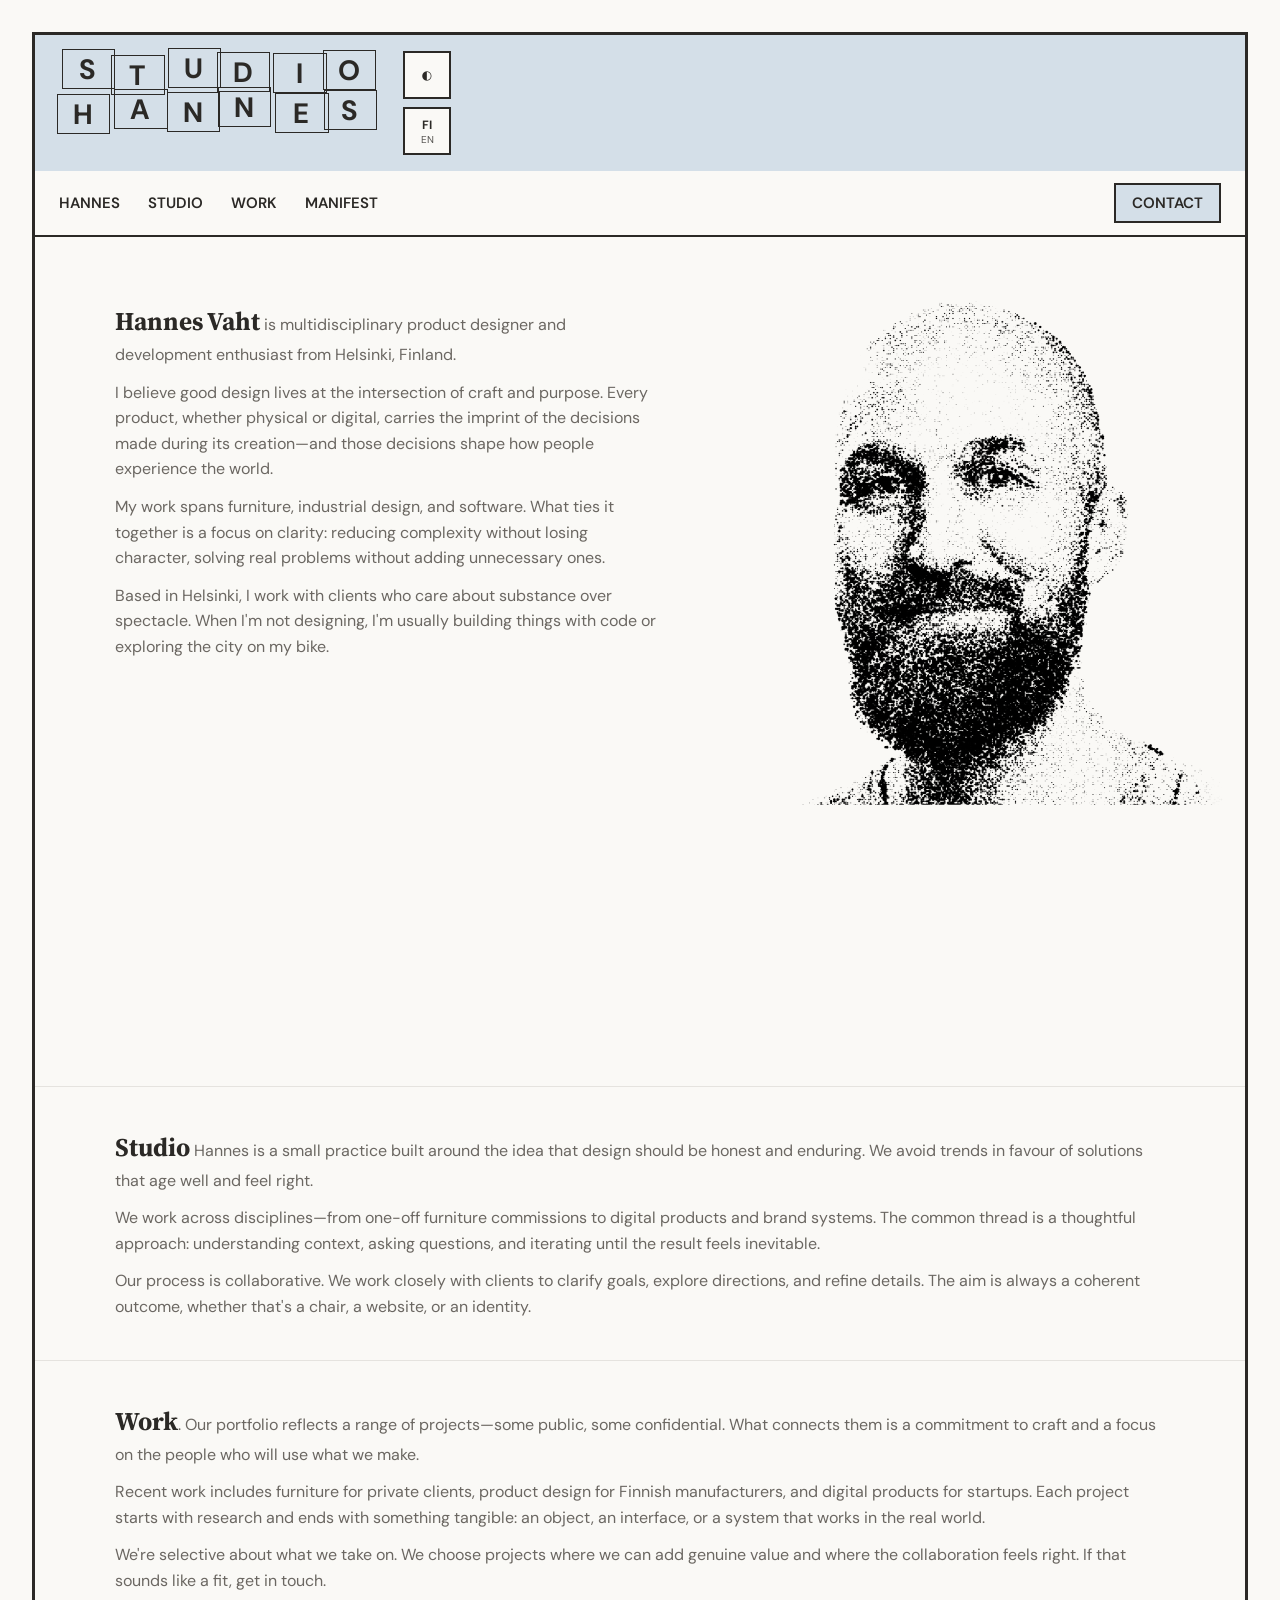
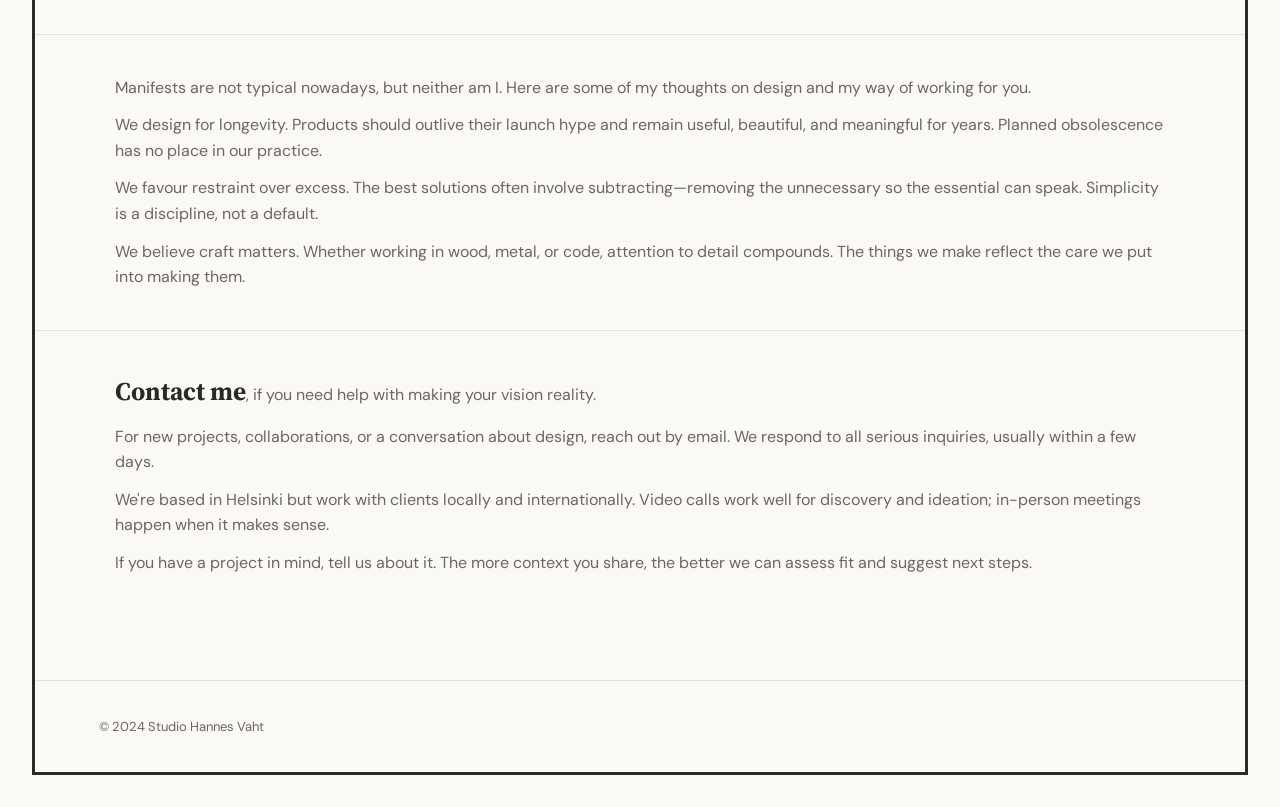
==== index.html @ 51fdfa70 "Section leads inline, no extra space below image Made-with: Cursor" ====
<!DOCTYPE html>
<html lang="en" data-theme="light">

<head>
    <title>Studio Hannes</title>
    <meta charset="UTF-8">
    <meta name="viewport" content="width=device-width, initial-scale=1.0">
    <link rel="preconnect" href="https://fonts.googleapis.com">
    <link rel="preconnect" href="https://fonts.gstatic.com" crossorigin>
    <link href="https://fonts.googleapis.com/css2?family=DM+Sans:ital,opsz,wght@0,9..40,400;0,9..40,500;0,9..40,600;0,9..40,700;1,9..40,400&family=Source+Serif+4:ital,opsz,wght@0,8..60,400;0,8..60,600;0,8..60,700&display=swap" rel="stylesheet">
    <link rel="stylesheet" href="css/design-tokens.css">
    <link rel="stylesheet" href="css/site.css">
</head>

<body>
    <div class="site-wrapper">
        <div class="site-container">
            <!-- HEADER -->
            <header class="site-header">
                <!-- Mobile: S/H + hamburger -->
                <div class="header-mobile">
                    <div class="logo-cell">
                        <span class="logo-short">S/H</span>
                    </div>
                    <button class="hamburger" id="hamburger-btn" aria-label="Menu" onclick="toggleMenu()">
                        <span></span><span></span><span></span>
                    </button>
                </div>

                <!-- Tablet/Desktop: logo + nav -->
                <div class="header-desktop">
                    <div class="header-top">
                        <div class="logo-grid" aria-hidden="true">
                            <div class="logo-row"><span style="--dx:3px;--dy:-2px">S</span><span style="--dx:-1px;--dy:4px">T</span><span style="--dx:2px;--dy:-3px">U</span><span style="--dx:-2px;--dy:1px">D</span><span style="--dx:1px;--dy:2px">I</span><span style="--dx:-3px;--dy:-1px">O</span></div>
                            <div class="logo-row"><span style="--dx:-2px;--dy:3px">H</span><span style="--dx:2px;--dy:-2px">A</span><span style="--dx:1px;--dy:1px">N</span><span style="--dx:-1px;--dy:-4px">N</span><span style="--dx:3px;--dy:2px">E</span><span style="--dx:-2px;--dy:-1px">S</span></div>
                        </div>
                        <div class="header-utilities">
                            <button class="util-btn" aria-label="Toggle theme" onclick="cycleTheme()">◐</button>
                            <div class="util-lang">FI <small>EN</small></div>
                        </div>
                    </div>
                    <div class="header-nav">
                        <nav class="nav-left">
                            <a href="#hannes">HANNES</a>
                            <a href="#studio">STUDIO</a>
                            <a href="#work">WORK</a>
                            <a href="#manifest">MANIFEST</a>
                        </nav>
                        <a href="#contact" class="nav-contact">CONTACT</a>
                    </div>
                </div>
            </header>

            <!-- Mobile nav overlay (hamburger menu) -->
            <nav class="nav-mobile-overlay" id="nav-mobile">
                <a href="#hannes">HANNES</a>
                <a href="#studio">STUDIO</a>
                <a href="#work">WORK</a>
                <a href="#manifest">MANIFEST</a>
                <a href="#contact">CONTACT</a>
            </nav>

            <!-- MAIN -->
            <main class="site-main">
                <section class="hero" id="hannes">
                    <div class="hero-text">
                        <p class="lead-in"><span class="lead">Hannes Vaht</span> is multidisciplinary product designer and development enthusiast from Helsinki, Finland.</p>
                        <p>I believe good design lives at the intersection of craft and purpose. Every product, whether physical or digital, carries the imprint of the decisions made during its creation—and those decisions shape how people experience the world.</p>
                        <p>My work spans furniture, industrial design, and software. What ties it together is a focus on clarity: reducing complexity without losing character, solving real problems without adding unnecessary ones.</p>
                        <p>Based in Helsinki, I work with clients who care about substance over spectacle. When I'm not designing, I'm usually building things with code or exploring the city on my bike.</p>
                    </div>
                    <div class="hero-image">
                        <img src="media/hannes_2.png" alt="Hannes Vaht">
                    </div>
                </section>

                <hr class="section-divider">

                <section id="studio">
                    <p class="lead-in"><span class="lead">Studio</span> Hannes is a small practice built around the idea that design should be honest and enduring. We avoid trends in favour of solutions that age well and feel right.</p>
                    <p>We work across disciplines—from one-off furniture commissions to digital products and brand systems. The common thread is a thoughtful approach: understanding context, asking questions, and iterating until the result feels inevitable.</p>
                    <p>Our process is collaborative. We work closely with clients to clarify goals, explore directions, and refine details. The aim is always a coherent outcome, whether that's a chair, a website, or an identity.</p>
                </section>

                <hr class="section-divider">

                <section id="work">
                    <p class="lead-in"><span class="lead">Work</span>. Our portfolio reflects a range of projects—some public, some confidential. What connects them is a commitment to craft and a focus on the people who will use what we make.</p>
                    <p>Recent work includes furniture for private clients, product design for Finnish manufacturers, and digital products for startups. Each project starts with research and ends with something tangible: an object, an interface, or a system that works in the real world.</p>
                    <p>We're selective about what we take on. We choose projects where we can add genuine value and where the collaboration feels right. If that sounds like a fit, get in touch.</p>
                </section>

                <hr class="section-divider">

                <section id="manifest">
                    <p class="lead-in">Manifests are not typical nowadays, but neither am I. Here are some of my thoughts on design and my way of working for you.</p>
                    <p>We design for longevity. Products should outlive their launch hype and remain useful, beautiful, and meaningful for years. Planned obsolescence has no place in our practice.</p>
                    <p>We favour restraint over excess. The best solutions often involve subtracting—removing the unnecessary so the essential can speak. Simplicity is a discipline, not a default.</p>
                    <p>We believe craft matters. Whether working in wood, metal, or code, attention to detail compounds. The things we make reflect the care we put into making them.</p>
                </section>

                <hr class="section-divider">

                <section id="contact">
                    <p class="lead-in"><span class="lead">Contact me</span>, if you need help with making your vision reality.</p>
                    <p>For new projects, collaborations, or a conversation about design, reach out by email. We respond to all serious inquiries, usually within a few days.</p>
                    <p>We're based in Helsinki but work with clients locally and internationally. Video calls work well for discovery and ideation; in-person meetings happen when it makes sense.</p>
                    <p>If you have a project in mind, tell us about it. The more context you share, the better we can assess fit and suggest next steps.</p>
                </section>
            </main>

            <!-- FOOTER -->
            <footer class="site-footer">
                <p>© 2024 Studio Hannes Vaht</p>
            </footer>
        </div>
    </div>

    <script src="main.js"></script>
</body>

</html>
---- css/design-tokens.css ----
/**
 * Design tokens — matches Paper layouts
 * Mobile (390px), Tablet (768px), Desktop (1440px)
 * Three themes: Light, Dark, Color
 */

:root {
  /* Light mode (default) */
  --color-bg: #faf9f6;
  --color-text: #2b2926;
  --color-text-muted: #6b6762;
  --color-border: #e5e3df;
  --color-panel: #efedeb; /* Grey between header and page - X + menu links */
  --color-accent: #5a7d4a;
  --color-accent-secondary: #5a7d4a;

  /* Typography — DM Sans (UI), Source Serif 4 (display) */
  --font-ui: "DM Sans", system-ui, sans-serif;
  --font-display: "Source Serif 4", Georgia, serif;

  /* Mobile spacing */
  --space-mobile-pad: 20px;
  --space-mobile-section: 24px;
  --header-pad-mobile: 16px 20px;
  --main-pad-mobile: 24px 20px;
  --footer-pad-mobile: 16px 20px;

  /* Typography scale */
  --text-logo-mobile: 18px;
  --text-heading-mobile: 32px;
  --text-body-mobile: 16px;
  --text-footer-mobile: 12px;
}

/* Tablet */
@media (min-width: 768px) {
  :root {
    --space-tablet-pad: 48px;
    --space-tablet-section: 32px;
    --header-pad-tablet: 20px 32px;
    --main-pad-tablet: 40px 48px;
    --footer-pad-tablet: 20px 32px;

    --text-logo-tablet: 20px;
    --text-heading-tablet: 40px;
    --text-body-tablet: 17px;
    --text-footer-tablet: 13px;
  }
}

/* Desktop */
@media (min-width: 1025px) {
  :root {
    --space-desktop-pad: 64px;
    --space-desktop-section: 32px;
    --header-pad-desktop: 24px 64px;
    --main-pad-desktop: 64px 80px;
    --footer-pad-desktop: 24px 64px;

    --text-logo-desktop: 22px;
    --text-heading-desktop: 48px;
    --text-body-desktop: 18px;
    --text-footer-desktop: 13px;

    --content-max-width: 800px;
  }
}

/* Light theme — default, or [data-theme="light"] / .light-mode */
[data-theme="light"],
.light-mode {
  --color-bg: #faf9f6;
  --color-text: #2b2926;
  --color-text-muted: #6b6762;
  --color-border: #e5e3df;
  --color-panel: #efedeb;
  --color-accent: #5a7d4a;
  --color-accent-secondary: #5a7d4a;
}

/* Dark theme — [data-theme="dark"] / .dark-mode */
[data-theme="dark"],
.dark-mode {
  --color-bg: #1a1918;
  --color-text: #e8e6e2;
  --color-text-muted: #8a8580;
  --color-border: #3d3a37;
  --color-panel: #2d2b2a;
  --color-accent: #5a7d4a;
  --color-accent-secondary: #7a9d6a;
}

/* Color theme — [data-theme="color"] / .color-mode — warm, vibrant */
[data-theme="color"],
.color-mode {
  --color-bg: #fdf6ed;
  --color-text: #2d2520;
  --color-text-muted: #7a6b5e;
  --color-border: #e8d9c8;
  --color-panel: #f2ebe2;
  --color-accent: #c45c26;
  --color-accent-secondary: #5a7d4a;
}
---- css/site.css ----
/**
 * Site styles — Paper.design layouts
 * Mobile → Tablet → Desktop
 */

*,
*::before,
*::after {
  box-sizing: border-box;
}

body {
  margin: 0;
  padding: 0;
  font-family: var(--font-ui);
  font-size: var(--text-body-mobile);
  color: var(--color-text);
  background-color: var(--color-bg);
}

/* ——— Site wrapper: padding around bordered container ——— */
.site-wrapper {
  min-height: 100vh;
  padding: 16px;
}

@media (min-width: 768px) {
  .site-wrapper { padding: 24px; }
}

@media (min-width: 1025px) {
  .site-wrapper { padding: 32px; }
}

/* ——— Bordered container ——— */
.site-container {
  max-width: 100%;
  border: 3px solid var(--color-text);
  display: flex;
  flex-direction: column;
  min-height: calc(100vh - 32px);
  margin: 0 auto;
}

@media (min-width: 768px) {
  .site-container { min-height: calc(100vh - 48px); }
}

@media (min-width: 1025px) {
  .site-container {
    max-width: 1440px;
    min-height: calc(100vh - 64px);
  }
}

/* ——— HEADER ——— */
.site-header {
  border-bottom: 2px solid var(--color-text);
  flex-shrink: 0;
}

/* When menu open: no line between X and links — they flow as one panel */
.site-container.menu-open .site-header {
  border-bottom: none;
}

/* Mobile header — simple grey bar when closed */
.header-mobile {
  display: flex;
  align-items: center;
  justify-content: space-between;
  padding: 16px 20px;
  background-color: var(--color-border);
}

/* When menu is OPEN: bordered paper-style layout */
.header-mobile.open {
  padding: 0;
  align-items: stretch;
}

.header-mobile.open .logo-cell {
  flex: 1;
  border: none;
  border-right: 2px solid var(--color-text);
  border-bottom: 2px solid var(--color-text); /* Line under S/H only, divider to X+links */
}

.header-mobile.open .hamburger {
  background-color: var(--color-panel);
  border: none;
  padding: 16px 20px;
  min-width: 56px;
}

.logo-cell {
  display: flex;
  align-items: center;
}

.logo-short {
  font-family: var(--font-ui);
  font-size: 18px;
  font-weight: 700;
  letter-spacing: 0.02em;
  color: var(--color-text);
}

.header-mobile.open .logo-cell {
  padding: 16px 20px;
}

/* Hamburger / X button */
.hamburger {
  display: flex;
  flex-direction: column;
  gap: 5px;
  align-items: center;
  justify-content: center;
  background: none;
  border: none;
  cursor: pointer;
  padding: 4px;
  position: relative;
}

.hamburger span {
  display: block;
  width: 22px;
  height: 2px;
  background-color: var(--color-text);
  transition: transform 0.2s ease, opacity 0.2s ease;
}

/* Hamburger → X when open */
.hamburger.open span:nth-child(1) {
  transform: translateY(7px) rotate(45deg);
}

.hamburger.open span:nth-child(2) {
  opacity: 0;
}

.hamburger.open span:nth-child(3) {
  transform: translateY(-7px) rotate(-45deg);
}

/* Desktop header: hidden on mobile */
.header-desktop {
  display: none;
}

/* Mobile nav overlay — same grey as X, flows as one panel (no top border) */
.nav-mobile-overlay {
  display: none;
  flex-direction: column;
  gap: 20px;
  padding: 24px 20px 32px;
  background-color: var(--color-panel);
  border-bottom: 2px solid var(--color-text);
}

.nav-mobile-overlay.open {
  display: flex;
}

.nav-mobile-overlay a {
  font-family: var(--font-ui);
  font-size: 16px;
  font-weight: 600;
  letter-spacing: 0.05em;
  color: var(--color-text);
  text-decoration: none;
}

/* Tablet: show tablet/desktop header, hide mobile */
@media (min-width: 768px) {
  .header-mobile { display: none; }
  .header-desktop { display: block; }
  .nav-mobile-overlay { display: none !important; }

  .header-top {
    display: flex;
    align-items: stretch;
    padding: 16px 24px;
    gap: 16px;
    background-color: #d4dfe8;
  }

  [data-theme="dark"] .header-top { background-color: #2d3d4a; }
  [data-theme="color"] .header-top { background-color: #e8d9c8; }

  .logo-grid {
    display: flex;
    flex-direction: column;
    width: 240px;
    height: 64px;
    flex-shrink: 0;
  }

  .logo-row {
    display: flex;
    flex: 1;
  }

  .logo-row span {
    flex: 1;
    display: flex;
    align-items: center;
    justify-content: center;
    font-family: var(--font-ui);
    font-size: 18px;
    font-weight: 700;
    letter-spacing: 0.05em;
    color: var(--color-text);
    border: 1px solid var(--color-text);
    transform: translate(var(--dx, 0), var(--dy, 0));
  }

  .header-utilities {
    display: flex;
    flex-direction: column;
    gap: 8px;
  }

  .util-btn,
  .util-lang {
    width: 40px;
    height: 40px;
    display: flex;
    align-items: center;
    justify-content: center;
    border: 2px solid var(--color-text);
    background-color: var(--color-bg);
    font-family: var(--font-ui);
    font-size: 12px;
    font-weight: 700;
    color: var(--color-text);
    cursor: pointer;
  }

  .util-lang {
    flex-direction: column;
    font-size: 10px;
  }

  .util-lang small { font-weight: 400; opacity: 0.8; }

  .header-nav {
    display: flex;
    align-items: center;
    justify-content: space-between;
    padding: 10px 24px;
    background-color: var(--color-bg);
  }

  .nav-left {
    display: flex;
    gap: 22px;
  }

  .nav-left a,
  .nav-contact {
    font-family: var(--font-ui);
    font-size: 14px;
    font-weight: 600;
    color: var(--color-text);
    text-decoration: none;
  }

  .nav-contact {
    padding: 8px 16px;
    background-color: #d4dfe8;
    border: 2px solid var(--color-text);
  }

  [data-theme="dark"] .nav-contact { background-color: #2d3d4a; }
  [data-theme="color"] .nav-contact { background-color: #e8d9c8; }
}

/* Desktop: larger header */
@media (min-width: 1025px) {
  .header-top {
    padding: 16px 24px;
    gap: 24px;
  }

  .logo-grid {
    width: 320px;
    height: 80px;
  }

  .logo-row span {
    font-size: 28px;
  }

  .util-btn,
  .util-lang {
    width: 48px;
    height: 48px;
    font-size: 12px;
  }

  .header-nav {
    padding: 12px 24px;
  }

  .nav-left {
    gap: 28px;
  }

  .nav-left a,
  .nav-contact {
    font-size: 15px;
  }

  .nav-contact {
    padding: 8px 16px;
  }
}

/* ——— MAIN ——— */
.site-main {
  flex: 1;
  padding: 24px 20px;
}

@media (min-width: 768px) {
  .site-main { padding: 40px 48px; }
}

@media (min-width: 1025px) {
  .site-main { padding: 64px 80px; }
}

/* Hero: two columns on tablet+ */
.hero {
  display: flex;
  flex-direction: column;
  gap: 24px;
  margin-bottom: 0;
}

/* Hero image: full width edge to edge */
.hero-image {
  margin-left: -20px;
  margin-right: -20px;
  width: calc(100% + 40px);
  line-height: 0;
}

.hero-image img {
  width: 100%;
  height: auto;
  display: block;
  object-fit: cover;
}

@media (min-width: 768px) {
  .hero {
    flex-direction: row;
    gap: 32px;
    align-items: flex-start;
  }

  .hero-text { flex: 1; }
  .hero-image {
    flex: 1;
    min-width: 0;
    margin-left: 0;
    margin-right: -48px;
    width: calc(50% + 48px); /* Extend to right edge */
  }
}

@media (min-width: 1025px) {
  .hero-image {
    margin-right: -80px;
    width: calc(50% + 80px);
  }
}

/* Section lead: bold/large inline with first sentence */
.lead-in {
  margin-top: 0;
}

.lead-in .lead {
  font-family: var(--font-display);
  font-weight: 700;
  font-size: 1.35em;
  color: var(--color-text);
}

@media (min-width: 768px) {
  .lead-in .lead { font-size: 1.5em; }
}

@media (min-width: 1025px) {
  .lead-in .lead { font-size: 1.6em; }
}

.hero p,
.lead-in {
  font-size: var(--text-body-mobile);
  color: var(--color-text-muted);
  line-height: 1.5;
  margin: 0 0 12px;
}

/* Sections */
.site-main section {
  margin-bottom: 40px;
}

.site-main p {
  font-size: var(--text-body-mobile);
  color: var(--color-text-muted);
  line-height: 1.6;
  margin: 0 0 12px;
}

.site-main section p:last-child {
  margin-bottom: 0;
}

/* Thin line breaks: full width edge to edge */
.section-divider {
  border: none;
  border-top: 1px solid var(--color-border);
  margin: 24px -20px 40px;
  width: calc(100% + 40px);
}

@media (min-width: 768px) {
  .section-divider {
    margin-left: -48px;
    margin-right: -48px;
    width: calc(100% + 96px);
  }
}

@media (min-width: 1025px) {
  .section-divider {
    margin-left: -80px;
    margin-right: -80px;
    width: calc(100% + 160px);
  }
}

/* ——— FOOTER ——— */
.site-footer {
  padding: 16px 20px;
  border-top: 1px solid var(--color-border);
  font-size: 12px;
  color: var(--color-text-muted);
}

@media (min-width: 768px) {
  .site-footer { padding: 20px 32px; font-size: 13px; }
}

@media (min-width: 1025px) {
  .site-footer { padding: 24px 64px; }
}
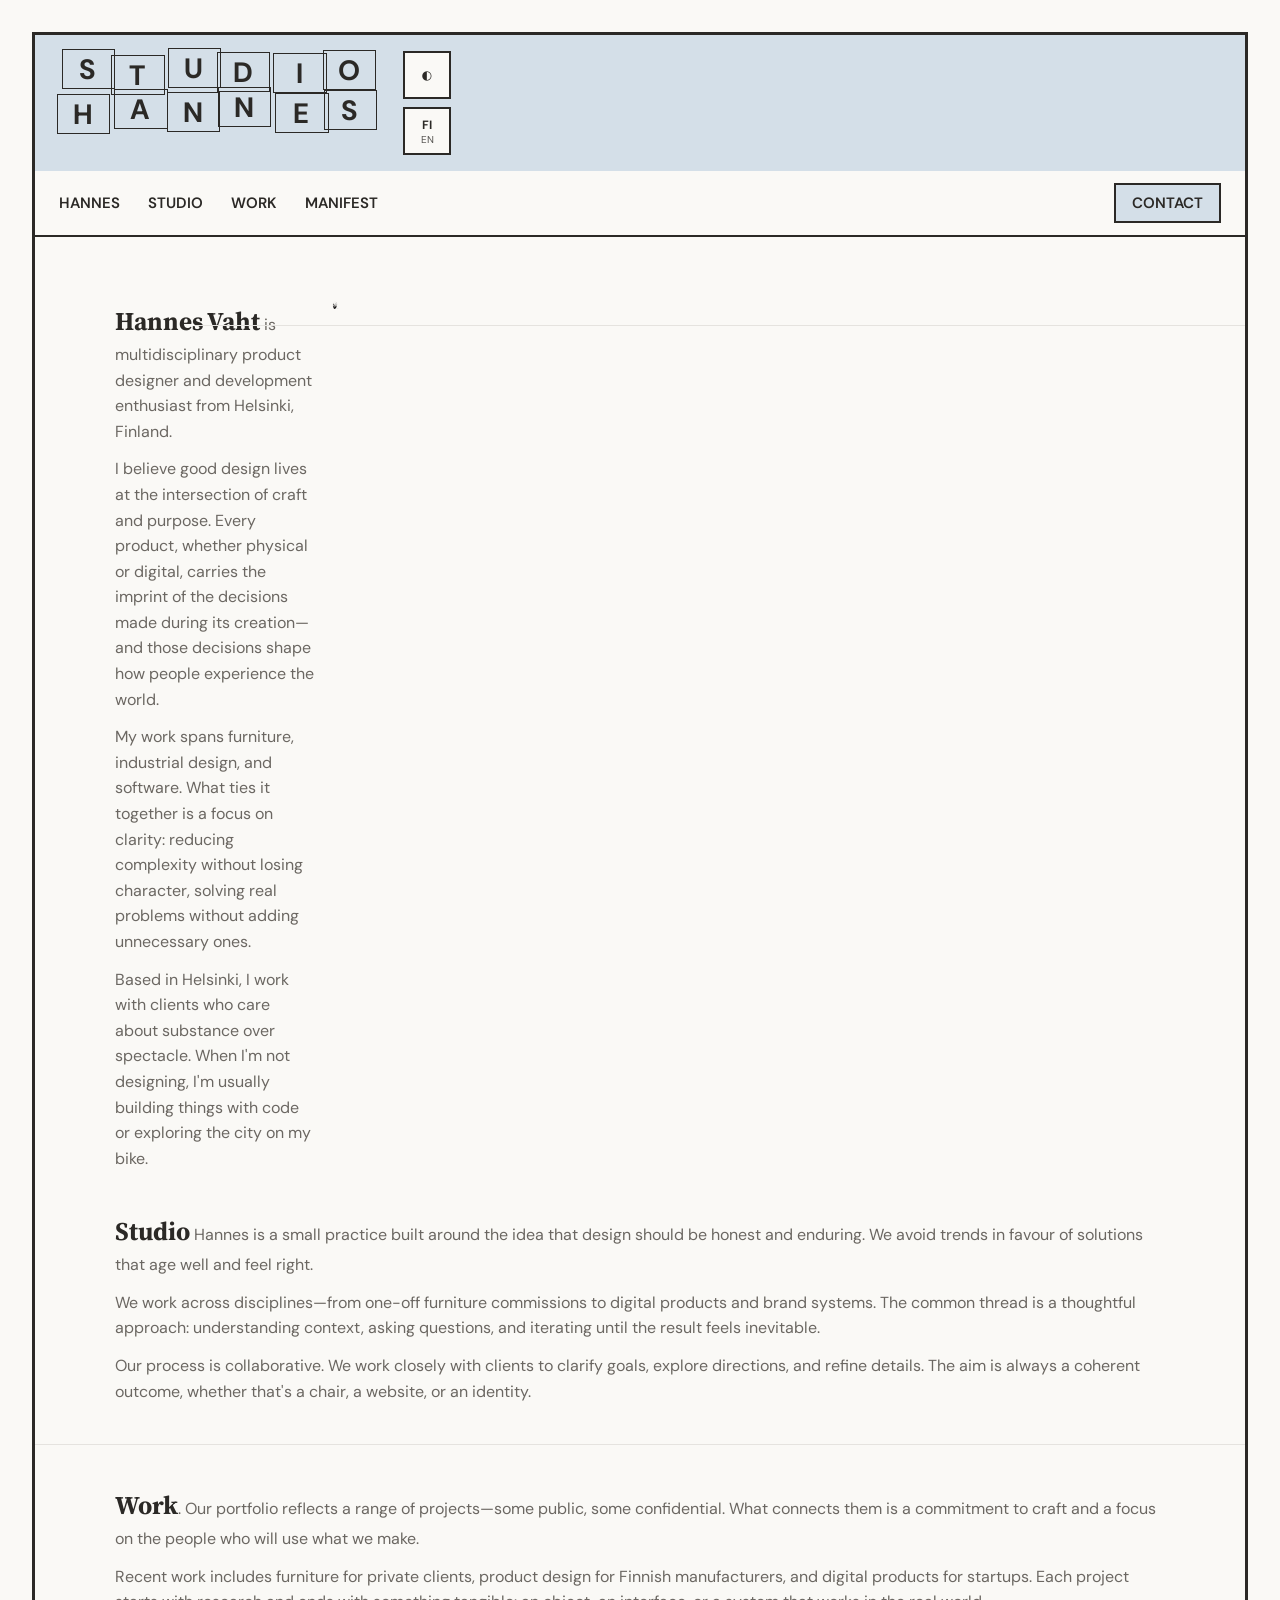
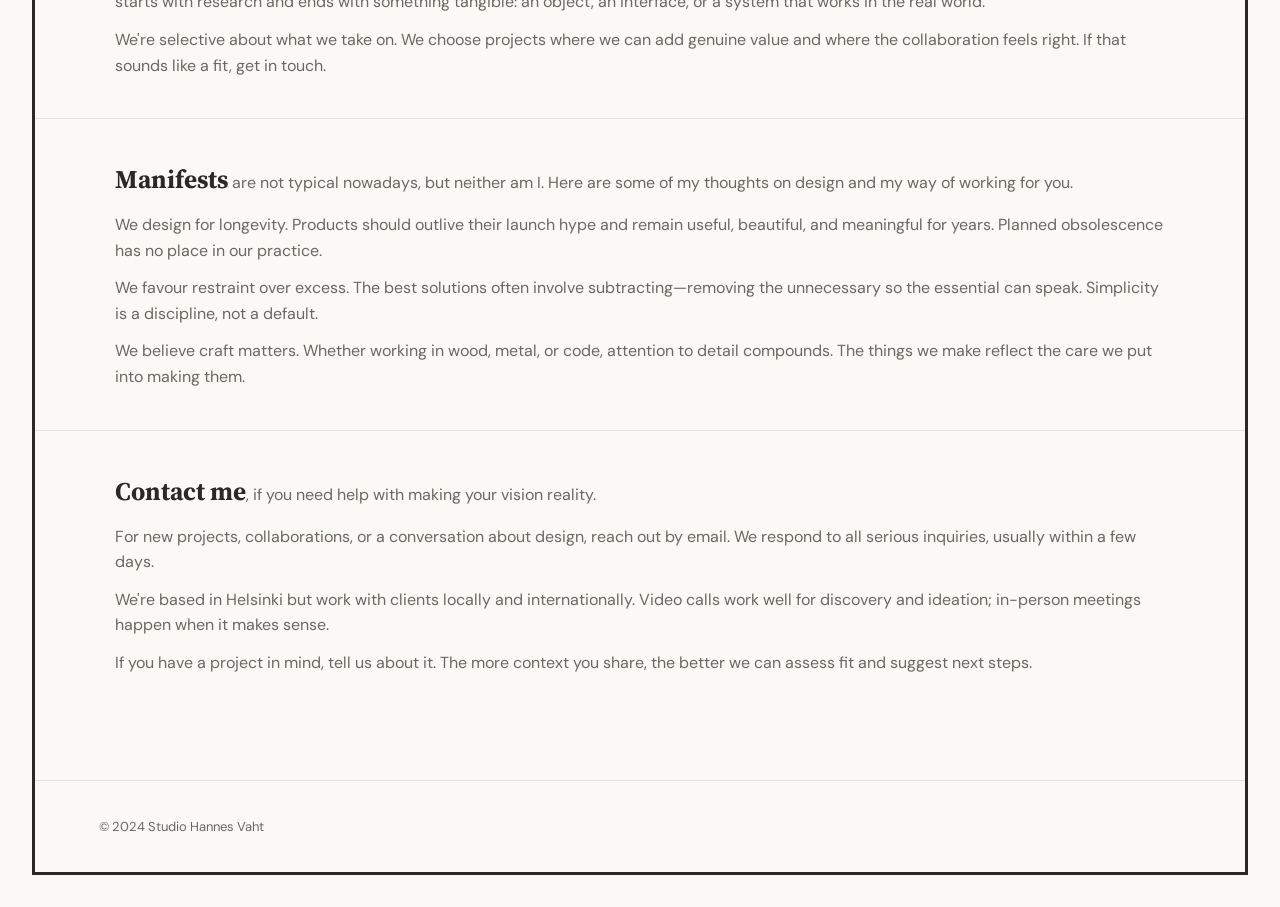
==== commit d85884b0: "Manifest lead styling, tighter spacing around hero image Made-with: Cursor" ====
--- a/index.html
+++ b/index.html
@@ -72,9 +72,8 @@
                     <div class="hero-image">
                         <img src="media/hannes_2.png" alt="Hannes Vaht">
                     </div>
+                    <hr class="section-divider hero-divider">
                 </section>
-
-                <hr class="section-divider">
 
                 <section id="studio">
                     <p class="lead-in"><span class="lead">Studio</span> Hannes is a small practice built around the idea that design should be honest and enduring. We avoid trends in favour of solutions that age well and feel right.</p>
@@ -93,7 +92,7 @@
                 <hr class="section-divider">
 
                 <section id="manifest">
-                    <p class="lead-in">Manifests are not typical nowadays, but neither am I. Here are some of my thoughts on design and my way of working for you.</p>
+                    <p class="lead-in"><span class="lead">Manifests</span> are not typical nowadays, but neither am I. Here are some of my thoughts on design and my way of working for you.</p>
                     <p>We design for longevity. Products should outlive their launch hype and remain useful, beautiful, and meaningful for years. Planned obsolescence has no place in our practice.</p>
                     <p>We favour restraint over excess. The best solutions often involve subtracting—removing the unnecessary so the essential can speak. Simplicity is a discipline, not a default.</p>
                     <p>We believe craft matters. Whether working in wood, metal, or code, attention to detail compounds. The things we make reflect the care we put into making them.</p>
--- a/css/site.css
+++ b/css/site.css
@@ -337,11 +337,11 @@
 .hero {
   display: flex;
   flex-direction: column;
-  gap: 24px;
+  gap: 12px;
   margin-bottom: 0;
 }
 
-/* Hero image: full width edge to edge */
+/* Hero image: full width edge to edge, tight to section */
 .hero-image {
   margin-left: -20px;
   margin-right: -20px;
@@ -349,6 +349,11 @@
   line-height: 0;
 }
 
+.hero-divider {
+  margin-top: -12px;
+  flex-shrink: 0;
+}
+
 .hero-image img {
   width: 100%;
   height: auto;
@@ -359,11 +364,12 @@
 @media (min-width: 768px) {
   .hero {
     flex-direction: row;
-    gap: 32px;
+    flex-wrap: wrap;
+    gap: 16px;
     align-items: flex-start;
   }
 
-  .hero-text { flex: 1; }
+  .hero-text { flex: 1; min-width: 200px; }
   .hero-image {
     flex: 1;
     min-width: 0;
@@ -371,12 +377,23 @@
     margin-right: -48px;
     width: calc(50% + 48px); /* Extend to right edge */
   }
+
+  .hero-divider {
+    margin-top: -16px;
+    flex-basis: 100%;
+  }
 }
 
 @media (min-width: 1025px) {
   .hero-image {
     margin-right: -80px;
     width: calc(50% + 80px);
+  }
+
+  .hero-divider {
+    margin-left: -80px;
+    margin-right: -80px;
+    width: calc(100% + 160px);
   }
 }
 
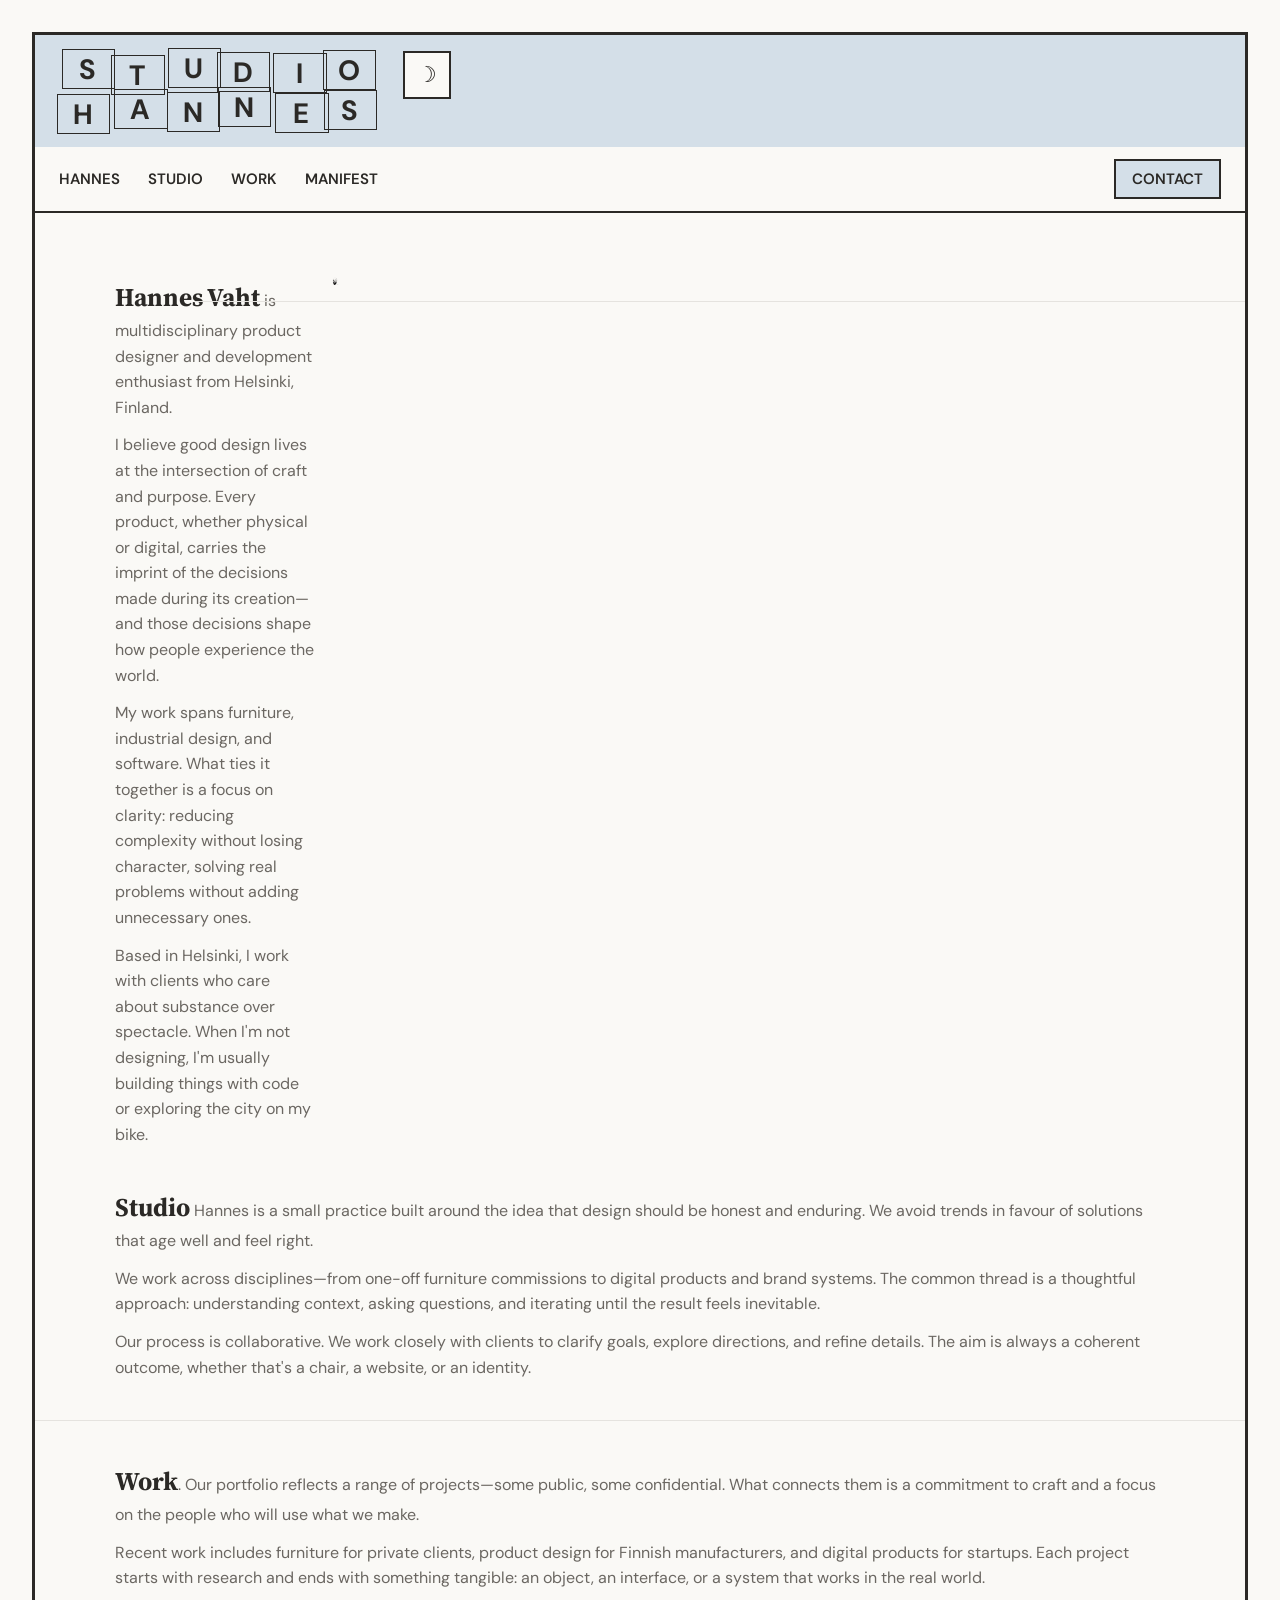
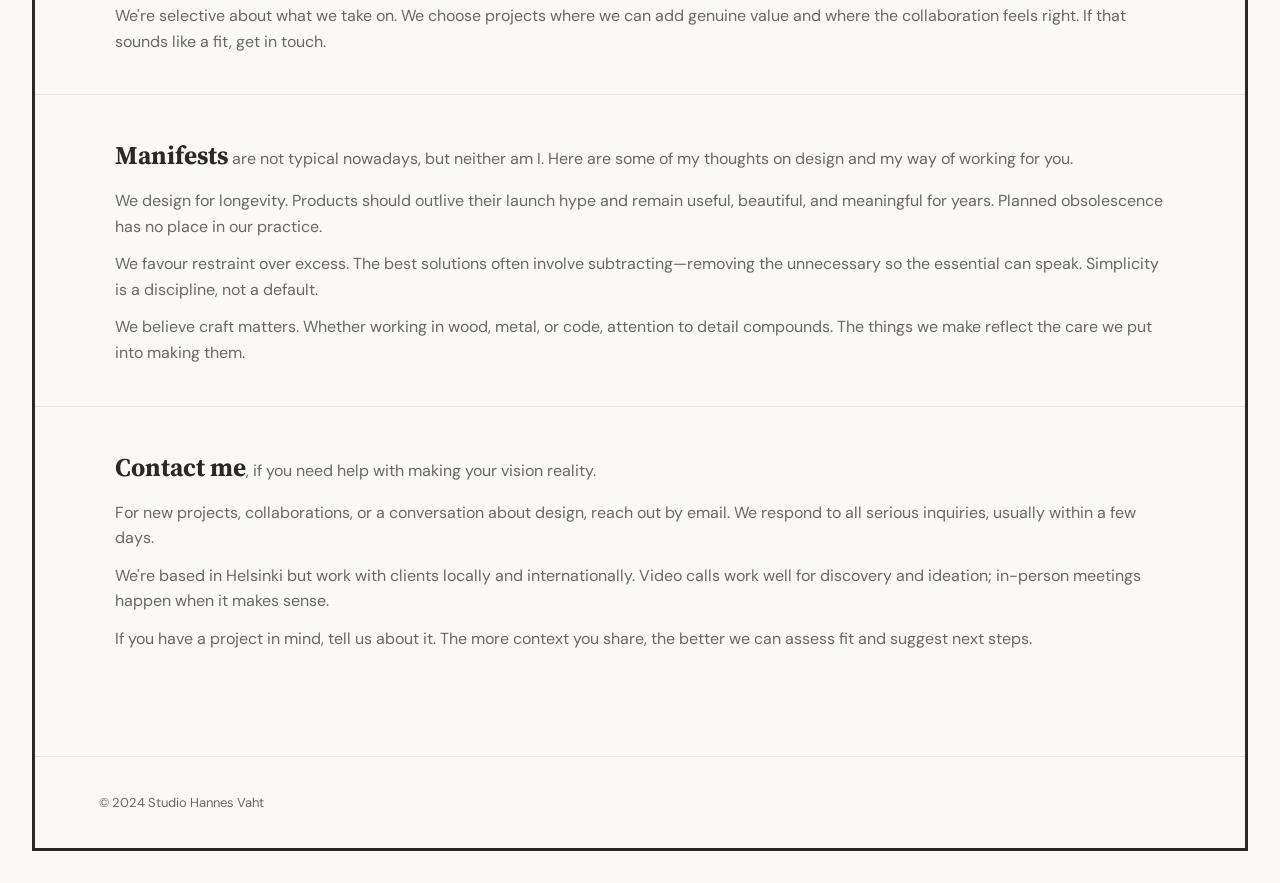
==== commit 396c54a1: "Single theme cycle button (moon/dot/sun), remove FI/EN toggle Made-with: Cursor" ====
--- a/index.html
+++ b/index.html
@@ -17,11 +17,16 @@
         <div class="site-container">
             <!-- HEADER -->
             <header class="site-header">
-                <!-- Mobile: S/H + hamburger -->
+                <!-- Mobile: S/H + toggles + hamburger -->
                 <div class="header-mobile">
                     <div class="logo-cell">
                         <span class="logo-short">S/H</span>
                     </div>
+                    <button class="theme-cycle-btn" aria-label="Toggle theme" onclick="cycleTheme()" title="Theme">
+                        <span class="theme-icon theme-moon" aria-hidden="true">☽</span>
+                        <span class="theme-icon theme-dot" aria-hidden="true">●</span>
+                        <span class="theme-icon theme-sun" aria-hidden="true">☀</span>
+                    </button>
                     <button class="hamburger" id="hamburger-btn" aria-label="Menu" onclick="toggleMenu()">
                         <span></span><span></span><span></span>
                     </button>
@@ -35,8 +40,11 @@
                             <div class="logo-row"><span style="--dx:-2px;--dy:3px">H</span><span style="--dx:2px;--dy:-2px">A</span><span style="--dx:1px;--dy:1px">N</span><span style="--dx:-1px;--dy:-4px">N</span><span style="--dx:3px;--dy:2px">E</span><span style="--dx:-2px;--dy:-1px">S</span></div>
                         </div>
                         <div class="header-utilities">
-                            <button class="util-btn" aria-label="Toggle theme" onclick="cycleTheme()">◐</button>
-                            <div class="util-lang">FI <small>EN</small></div>
+                            <button class="theme-cycle-btn" aria-label="Toggle theme" onclick="cycleTheme()">
+                                <span class="theme-icon theme-moon" aria-hidden="true">☽</span>
+                                <span class="theme-icon theme-dot" aria-hidden="true">●</span>
+                                <span class="theme-icon theme-sun" aria-hidden="true">☀</span>
+                            </button>
                         </div>
                     </div>
                     <div class="header-nav">
--- a/css/site.css
+++ b/css/site.css
@@ -108,6 +108,44 @@
 
 .header-mobile.open .logo-cell {
   padding: 16px 20px;
+}
+
+/* Theme cycle button: one icon visible, changes with theme */
+.theme-cycle-btn {
+  position: relative;
+  display: flex;
+  align-items: center;
+  justify-content: center;
+  border: 2px solid var(--color-text);
+  background: var(--color-bg);
+  color: var(--color-text);
+  cursor: pointer;
+  padding: 0;
+}
+
+.header-mobile .theme-cycle-btn {
+  width: 40px;
+  height: 40px;
+  border-radius: 4px;
+  font-size: 20px;
+}
+
+.theme-icon {
+  position: absolute;
+  opacity: 0;
+  pointer-events: none;
+}
+
+[data-theme="light"] .theme-moon,
+[data-theme="dark"] .theme-dot,
+[data-theme="color"] .theme-sun {
+  position: static;
+  opacity: 1;
+}
+
+/* Colorful dot when in dark mode */
+[data-theme="dark"] .theme-dot {
+  color: var(--color-accent);
 }
 
 /* Hamburger / X button */
@@ -223,28 +261,11 @@
     gap: 8px;
   }
 
-  .util-btn,
-  .util-lang {
+  .header-desktop .theme-cycle-btn {
     width: 40px;
     height: 40px;
-    display: flex;
-    align-items: center;
-    justify-content: center;
-    border: 2px solid var(--color-text);
-    background-color: var(--color-bg);
-    font-family: var(--font-ui);
-    font-size: 12px;
-    font-weight: 700;
-    color: var(--color-text);
-    cursor: pointer;
-  }
-
-  .util-lang {
-    flex-direction: column;
-    font-size: 10px;
-  }
-
-  .util-lang small { font-weight: 400; opacity: 0.8; }
+    font-size: 18px;
+  }
 
   .header-nav {
     display: flex;
@@ -294,11 +315,10 @@
     font-size: 28px;
   }
 
-  .util-btn,
-  .util-lang {
+  .header-desktop .theme-cycle-btn {
     width: 48px;
     height: 48px;
-    font-size: 12px;
+    font-size: 22px;
   }
 
   .header-nav {
@@ -345,6 +365,7 @@
 .hero-image {
   margin-left: -20px;
   margin-right: -20px;
+  margin-bottom: -37px;
   width: calc(100% + 40px);
   line-height: 0;
 }
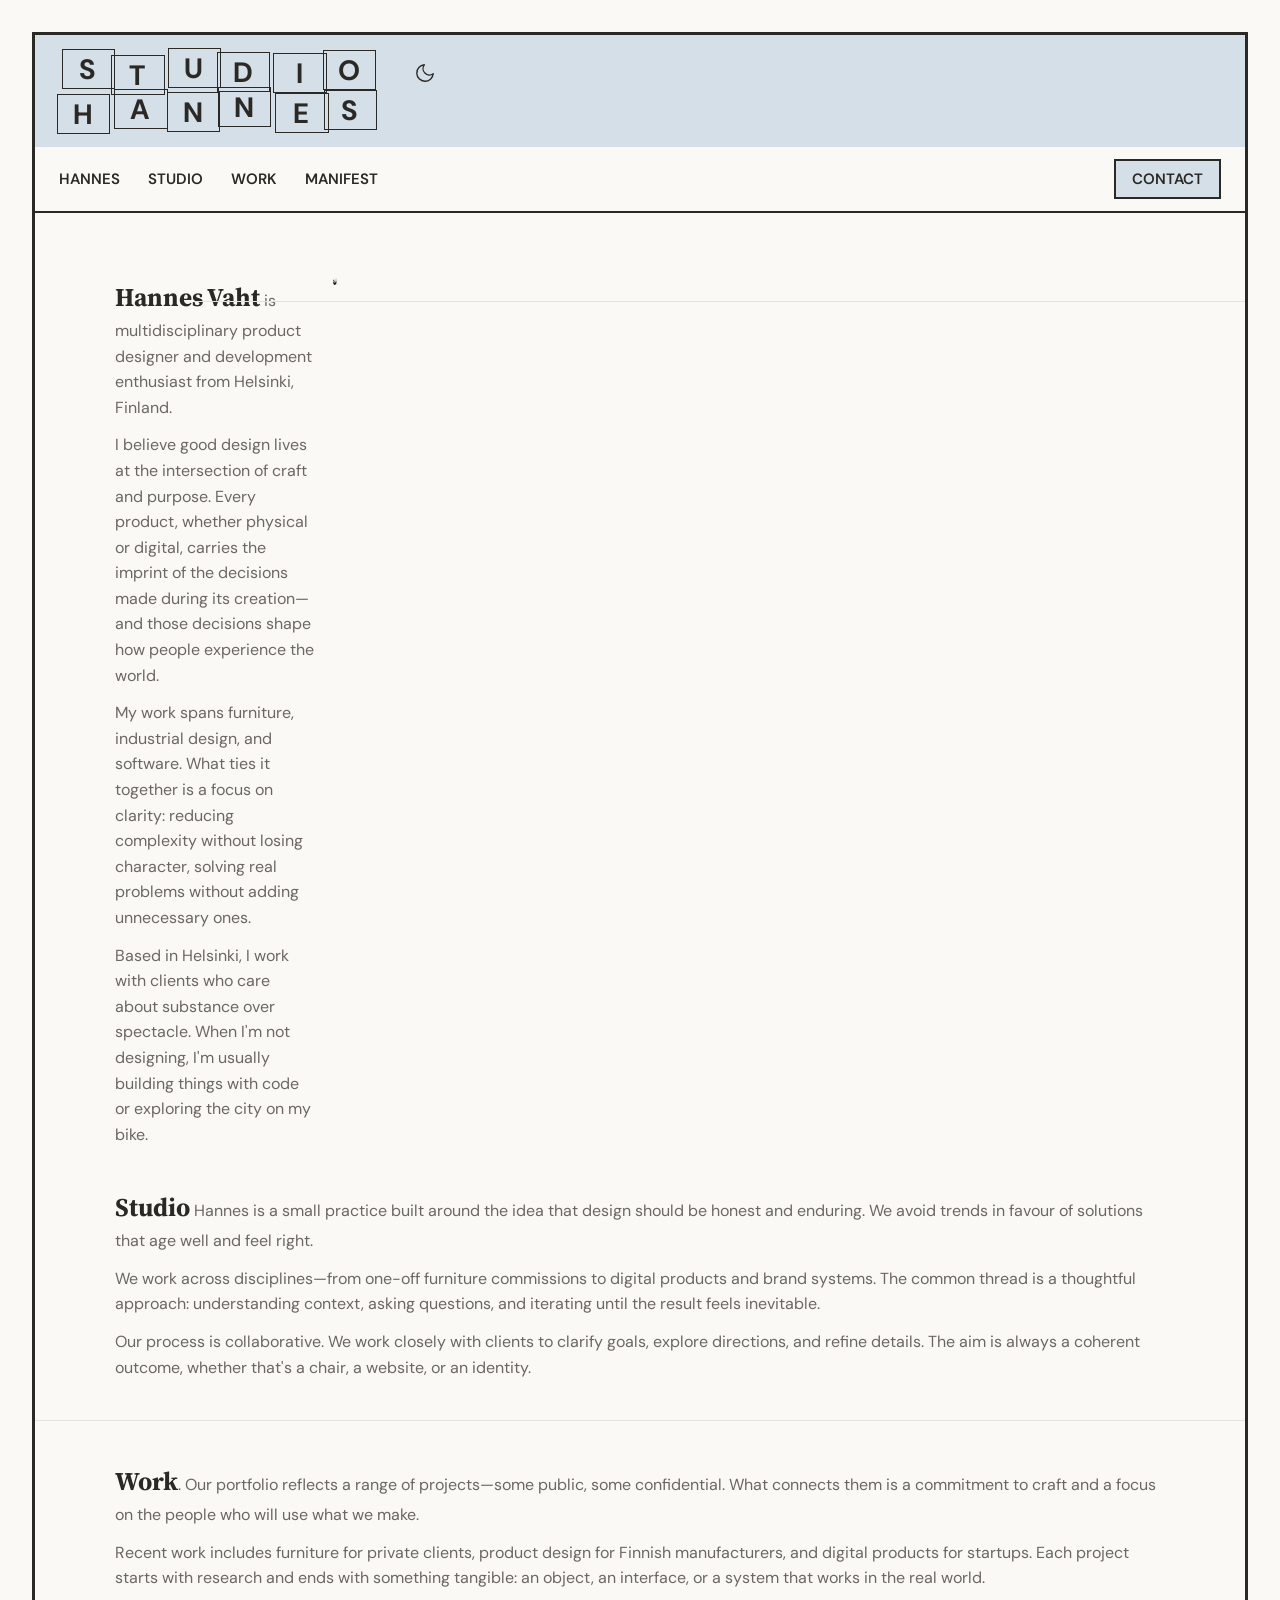
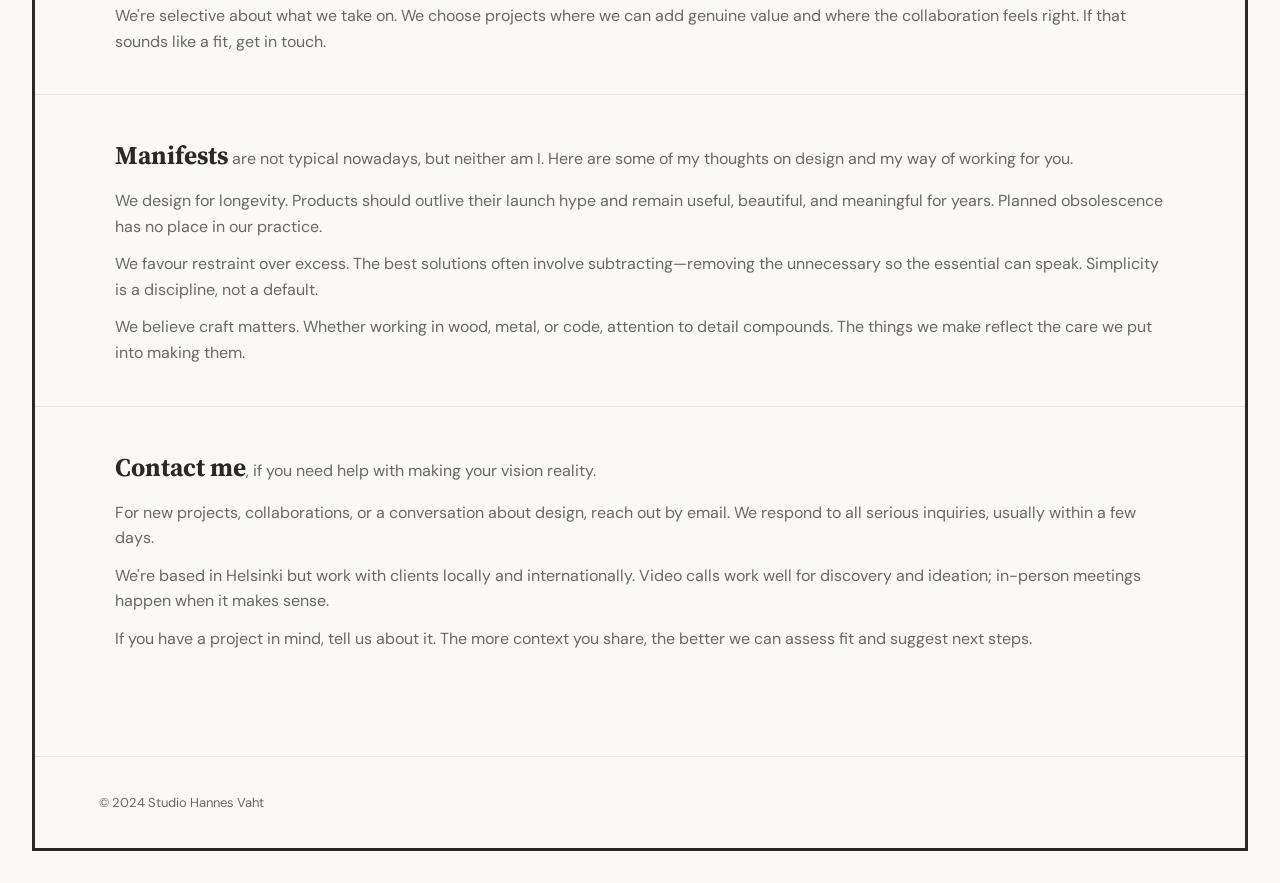
==== commit 500b350e: "Theme toggle: SVG icons, no container Made-with: Cursor" ====
--- a/index.html
+++ b/index.html
@@ -23,9 +23,9 @@
                         <span class="logo-short">S/H</span>
                     </div>
                     <button class="theme-cycle-btn" aria-label="Toggle theme" onclick="cycleTheme()" title="Theme">
-                        <span class="theme-icon theme-moon" aria-hidden="true">☽</span>
-                        <span class="theme-icon theme-dot" aria-hidden="true">●</span>
-                        <span class="theme-icon theme-sun" aria-hidden="true">☀</span>
+                        <svg class="theme-icon theme-moon" viewBox="0 0 24 24" fill="none" stroke="currentColor" stroke-width="1.5" stroke-linecap="round" stroke-linejoin="round" aria-hidden="true"><path d="M21 12.79A9 9 0 1 1 11.21 3 7 7 0 0 0 21 12.79z"/></svg>
+                        <svg class="theme-icon theme-dot" viewBox="0 0 24 24" fill="currentColor" aria-hidden="true"><circle cx="12" cy="12" r="5"/></svg>
+                        <svg class="theme-icon theme-sun" viewBox="0 0 24 24" fill="none" stroke="currentColor" stroke-width="1.5" stroke-linecap="round" stroke-linejoin="round" aria-hidden="true"><circle cx="12" cy="12" r="4"/><path d="M12 2v2M12 20v2M4.93 4.93l1.41 1.41M17.66 17.66l1.41 1.41M2 12h2M20 12h2M4.93 19.07l1.41-1.41M17.66 6.34l1.41-1.41"/></svg>
                     </button>
                     <button class="hamburger" id="hamburger-btn" aria-label="Menu" onclick="toggleMenu()">
                         <span></span><span></span><span></span>
@@ -41,9 +41,9 @@
                         </div>
                         <div class="header-utilities">
                             <button class="theme-cycle-btn" aria-label="Toggle theme" onclick="cycleTheme()">
-                                <span class="theme-icon theme-moon" aria-hidden="true">☽</span>
-                                <span class="theme-icon theme-dot" aria-hidden="true">●</span>
-                                <span class="theme-icon theme-sun" aria-hidden="true">☀</span>
+                                <svg class="theme-icon theme-moon" viewBox="0 0 24 24" fill="none" stroke="currentColor" stroke-width="1.5" stroke-linecap="round" stroke-linejoin="round" aria-hidden="true"><path d="M21 12.79A9 9 0 1 1 11.21 3 7 7 0 0 0 21 12.79z"/></svg>
+                                <svg class="theme-icon theme-dot" viewBox="0 0 24 24" fill="currentColor" aria-hidden="true"><circle cx="12" cy="12" r="5"/></svg>
+                                <svg class="theme-icon theme-sun" viewBox="0 0 24 24" fill="none" stroke="currentColor" stroke-width="1.5" stroke-linecap="round" stroke-linejoin="round" aria-hidden="true"><circle cx="12" cy="12" r="4"/><path d="M12 2v2M12 20v2M4.93 4.93l1.41 1.41M17.66 17.66l1.41 1.41M2 12h2M20 12h2M4.93 19.07l1.41-1.41M17.66 6.34l1.41-1.41"/></svg>
                             </button>
                         </div>
                     </div>
--- a/css/site.css
+++ b/css/site.css
@@ -110,30 +110,36 @@
   padding: 16px 20px;
 }
 
-/* Theme cycle button: one icon visible, changes with theme */
+/* Theme cycle button: icon only, no container */
 .theme-cycle-btn {
   position: relative;
   display: flex;
   align-items: center;
   justify-content: center;
-  border: 2px solid var(--color-text);
-  background: var(--color-bg);
+  border: none;
+  background: none;
   color: var(--color-text);
   cursor: pointer;
-  padding: 0;
+  padding: 4px;
 }
 
 .header-mobile .theme-cycle-btn {
-  width: 40px;
-  height: 40px;
-  border-radius: 4px;
+  width: 36px;
+  height: 36px;
   font-size: 20px;
 }
 
 .theme-icon {
   position: absolute;
+  width: 20px;
+  height: 20px;
   opacity: 0;
   pointer-events: none;
+}
+
+.header-mobile .theme-icon {
+  width: 22px;
+  height: 22px;
 }
 
 [data-theme="light"] .theme-moon,
@@ -262,9 +268,13 @@
   }
 
   .header-desktop .theme-cycle-btn {
-    width: 40px;
-    height: 40px;
-    font-size: 18px;
+    width: 36px;
+    height: 36px;
+  }
+
+  .header-desktop .theme-icon {
+    width: 18px;
+    height: 18px;
   }
 
   .header-nav {
@@ -316,9 +326,13 @@
   }
 
   .header-desktop .theme-cycle-btn {
-    width: 48px;
-    height: 48px;
-    font-size: 22px;
+    width: 44px;
+    height: 44px;
+  }
+
+  .header-desktop .theme-icon {
+    width: 22px;
+    height: 22px;
   }
 
   .header-nav {
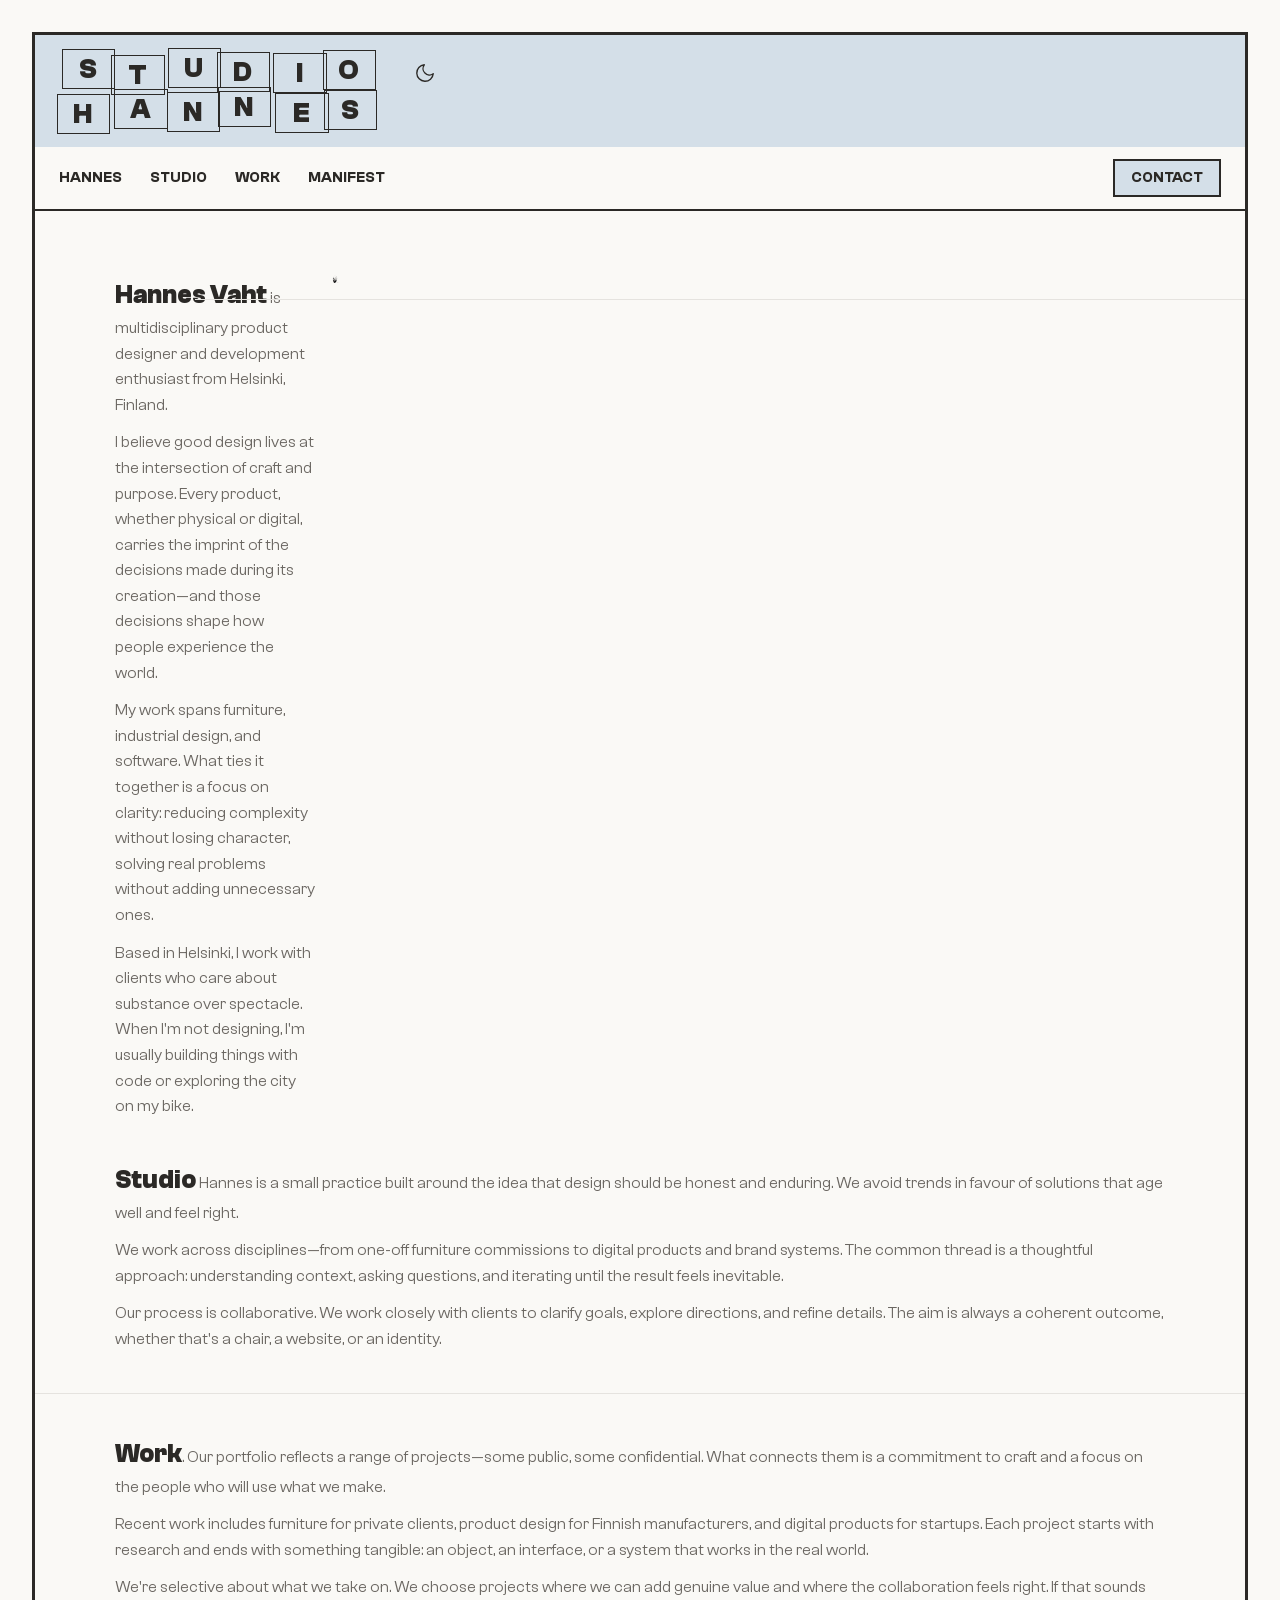
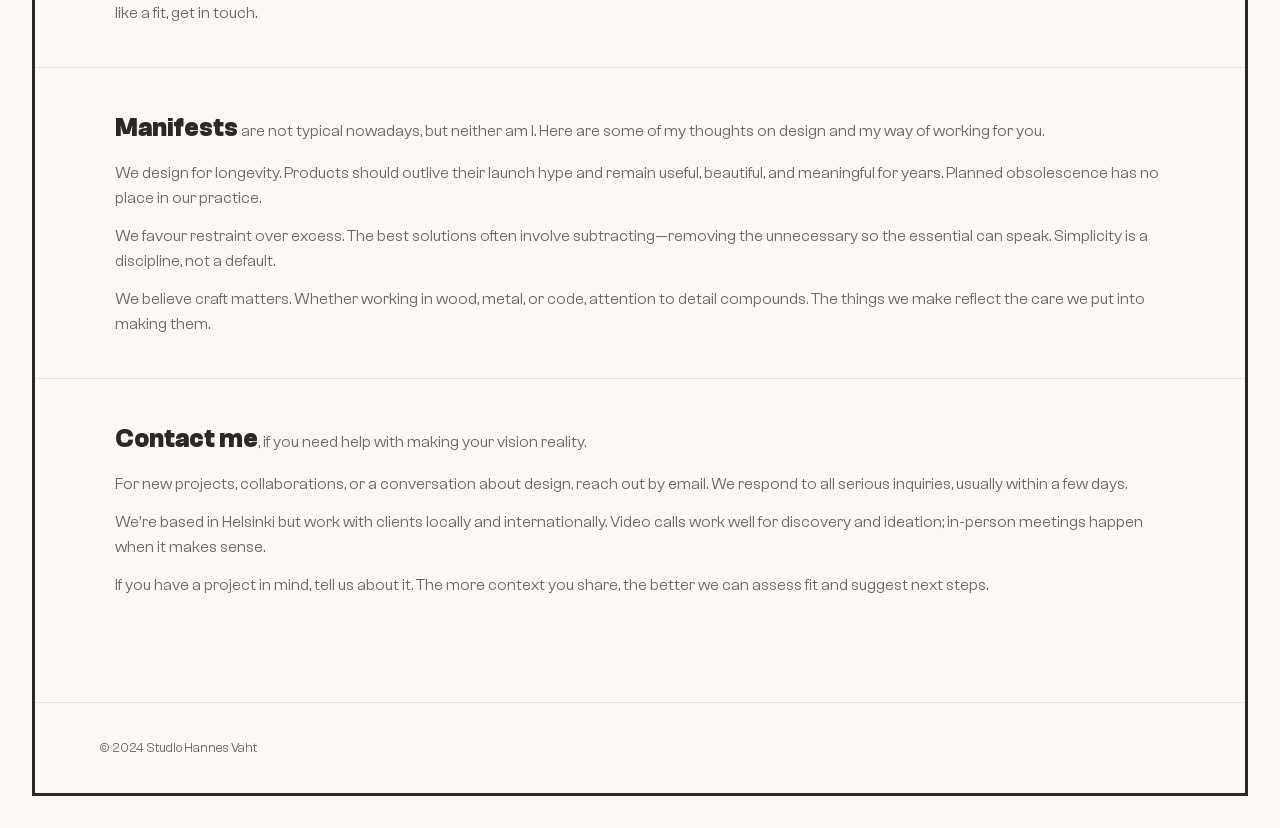
==== commit a9fd7b56: "Clash Grotesk font: local variable font, remove CDN Made-with: Cursor" ====
--- a/index.html
+++ b/index.html
@@ -5,9 +5,6 @@
     <title>Studio Hannes</title>
     <meta charset="UTF-8">
     <meta name="viewport" content="width=device-width, initial-scale=1.0">
-    <link rel="preconnect" href="https://fonts.googleapis.com">
-    <link rel="preconnect" href="https://fonts.gstatic.com" crossorigin>
-    <link href="https://fonts.googleapis.com/css2?family=DM+Sans:ital,opsz,wght@0,9..40,400;0,9..40,500;0,9..40,600;0,9..40,700;1,9..40,400&family=Source+Serif+4:ital,opsz,wght@0,8..60,400;0,8..60,600;0,8..60,700&display=swap" rel="stylesheet">
     <link rel="stylesheet" href="css/design-tokens.css">
     <link rel="stylesheet" href="css/site.css">
 </head>
@@ -17,16 +14,18 @@
         <div class="site-container">
             <!-- HEADER -->
             <header class="site-header">
-                <!-- Mobile: S/H + toggles + hamburger -->
+                <!-- Mobile: [S/H + theme] | hamburger -->
                 <div class="header-mobile">
-                    <div class="logo-cell">
-                        <span class="logo-short">S/H</span>
+                    <div class="header-mobile-left">
+                        <div class="logo-cell">
+                            <span class="logo-short">S/H</span>
+                        </div>
+                        <button class="theme-cycle-btn" aria-label="Toggle theme" onclick="cycleTheme()" title="Theme">
+                            <svg class="theme-icon theme-moon" viewBox="0 0 24 24" fill="none" stroke="currentColor" stroke-width="1.5" stroke-linecap="round" stroke-linejoin="round" aria-hidden="true"><path d="M21 12.79A9 9 0 1 1 11.21 3 7 7 0 0 0 21 12.79z"/></svg>
+                            <svg class="theme-icon theme-dot" viewBox="0 0 24 24" fill="currentColor" aria-hidden="true"><circle cx="12" cy="12" r="5"/></svg>
+                            <svg class="theme-icon theme-sun" viewBox="0 0 24 24" fill="none" stroke="currentColor" stroke-width="1.5" stroke-linecap="round" stroke-linejoin="round" aria-hidden="true"><circle cx="12" cy="12" r="4"/><path d="M12 2v2M12 20v2M4.93 4.93l1.41 1.41M17.66 17.66l1.41 1.41M2 12h2M20 12h2M4.93 19.07l1.41-1.41M17.66 6.34l1.41-1.41"/></svg>
+                        </button>
                     </div>
-                    <button class="theme-cycle-btn" aria-label="Toggle theme" onclick="cycleTheme()" title="Theme">
-                        <svg class="theme-icon theme-moon" viewBox="0 0 24 24" fill="none" stroke="currentColor" stroke-width="1.5" stroke-linecap="round" stroke-linejoin="round" aria-hidden="true"><path d="M21 12.79A9 9 0 1 1 11.21 3 7 7 0 0 0 21 12.79z"/></svg>
-                        <svg class="theme-icon theme-dot" viewBox="0 0 24 24" fill="currentColor" aria-hidden="true"><circle cx="12" cy="12" r="5"/></svg>
-                        <svg class="theme-icon theme-sun" viewBox="0 0 24 24" fill="none" stroke="currentColor" stroke-width="1.5" stroke-linecap="round" stroke-linejoin="round" aria-hidden="true"><circle cx="12" cy="12" r="4"/><path d="M12 2v2M12 20v2M4.93 4.93l1.41 1.41M17.66 17.66l1.41 1.41M2 12h2M20 12h2M4.93 19.07l1.41-1.41M17.66 6.34l1.41-1.41"/></svg>
-                    </button>
                     <button class="hamburger" id="hamburger-btn" aria-label="Menu" onclick="toggleMenu()">
                         <span></span><span></span><span></span>
                     </button>
--- a/css/design-tokens.css
+++ b/css/design-tokens.css
@@ -3,6 +3,15 @@
  * Mobile (390px), Tablet (768px), Desktop (1440px)
  * Three themes: Light, Dark, Color
  */
+
+@font-face {
+  font-family: "Clash Grotesk";
+  src: url("../media/ClashGrotesk_Complete/Fonts/WEB/fonts/ClashGrotesk-Variable.woff2") format("woff2"),
+       url("../media/ClashGrotesk_Complete/Fonts/WEB/fonts/ClashGrotesk-Variable.woff") format("woff");
+  font-weight: 200 700;
+  font-display: swap;
+  font-style: normal;
+}
 
 :root {
   /* Light mode (default) */
@@ -14,9 +23,9 @@
   --color-accent: #5a7d4a;
   --color-accent-secondary: #5a7d4a;
 
-  /* Typography — DM Sans (UI), Source Serif 4 (display) */
-  --font-ui: "DM Sans", system-ui, sans-serif;
-  --font-display: "Source Serif 4", Georgia, serif;
+  /* Typography — Clash Grotesk (UI + display) */
+  --font-ui: "Clash Grotesk", system-ui, sans-serif;
+  --font-display: "Clash Grotesk", system-ui, sans-serif;
 
   /* Mobile spacing */
   --space-mobile-pad: 20px;
--- a/css/site.css
+++ b/css/site.css
@@ -64,33 +64,39 @@
   border-bottom: none;
 }
 
-/* Mobile header — simple grey bar when closed */
+/* Mobile header — same height open/closed, no wrapper padding */
 .header-mobile {
+  display: flex;
+  align-items: stretch;
+  justify-content: space-between;
+  padding: 0;
+  background-color: var(--color-border);
+}
+
+/* When menu is OPEN: logo+theme in bordered cell, X separate */
+.header-mobile.open {
+  align-items: stretch;
+}
+
+.header-mobile-left {
   display: flex;
   align-items: center;
   justify-content: space-between;
-  padding: 16px 20px;
-  background-color: var(--color-border);
-}
-
-/* When menu is OPEN: bordered paper-style layout */
-.header-mobile.open {
-  padding: 0;
-  align-items: stretch;
-}
-
-.header-mobile.open .logo-cell {
+  flex: 1;
+  padding: 12px 20px;
+}
+
+.header-mobile.open .header-mobile-left {
   flex: 1;
   border: none;
   border-right: 2px solid var(--color-text);
-  border-bottom: 2px solid var(--color-text); /* Line under S/H only, divider to X+links */
+  border-bottom: 2px solid var(--color-text);
+  padding: 12px 20px;
 }
 
 .header-mobile.open .hamburger {
   background-color: var(--color-panel);
   border: none;
-  padding: 16px 20px;
-  min-width: 56px;
 }
 
 .logo-cell {
@@ -104,10 +110,6 @@
   font-weight: 700;
   letter-spacing: 0.02em;
   color: var(--color-text);
-}
-
-.header-mobile.open .logo-cell {
-  padding: 16px 20px;
 }
 
 /* Theme cycle button: icon only, no container */
@@ -154,7 +156,7 @@
   color: var(--color-accent);
 }
 
-/* Hamburger / X button */
+/* Hamburger / X button — fixed width so theme stays in same spot when menu opens */
 .hamburger {
   display: flex;
   flex-direction: column;
@@ -164,7 +166,9 @@
   background: none;
   border: none;
   cursor: pointer;
-  padding: 4px;
+  padding: 12px 20px;
+  min-width: 56px;
+  flex-shrink: 0;
   position: relative;
 }
 
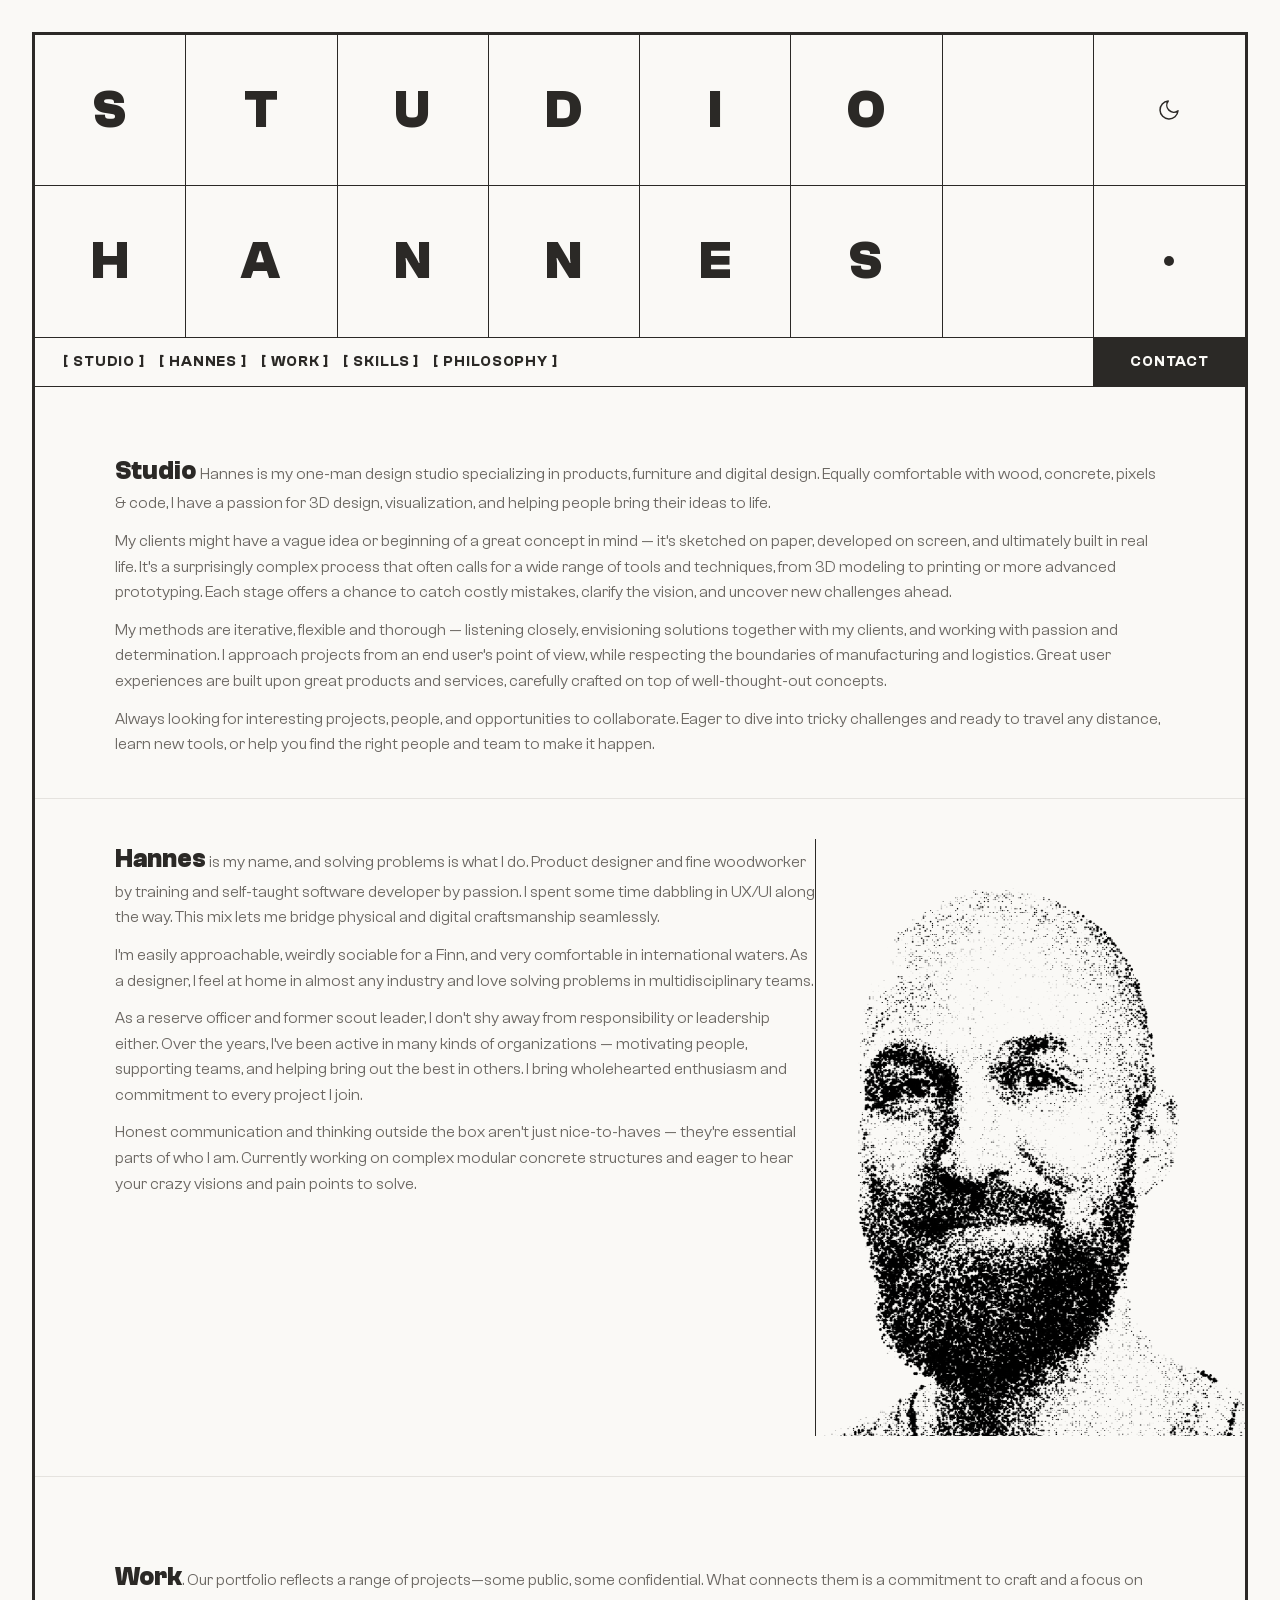
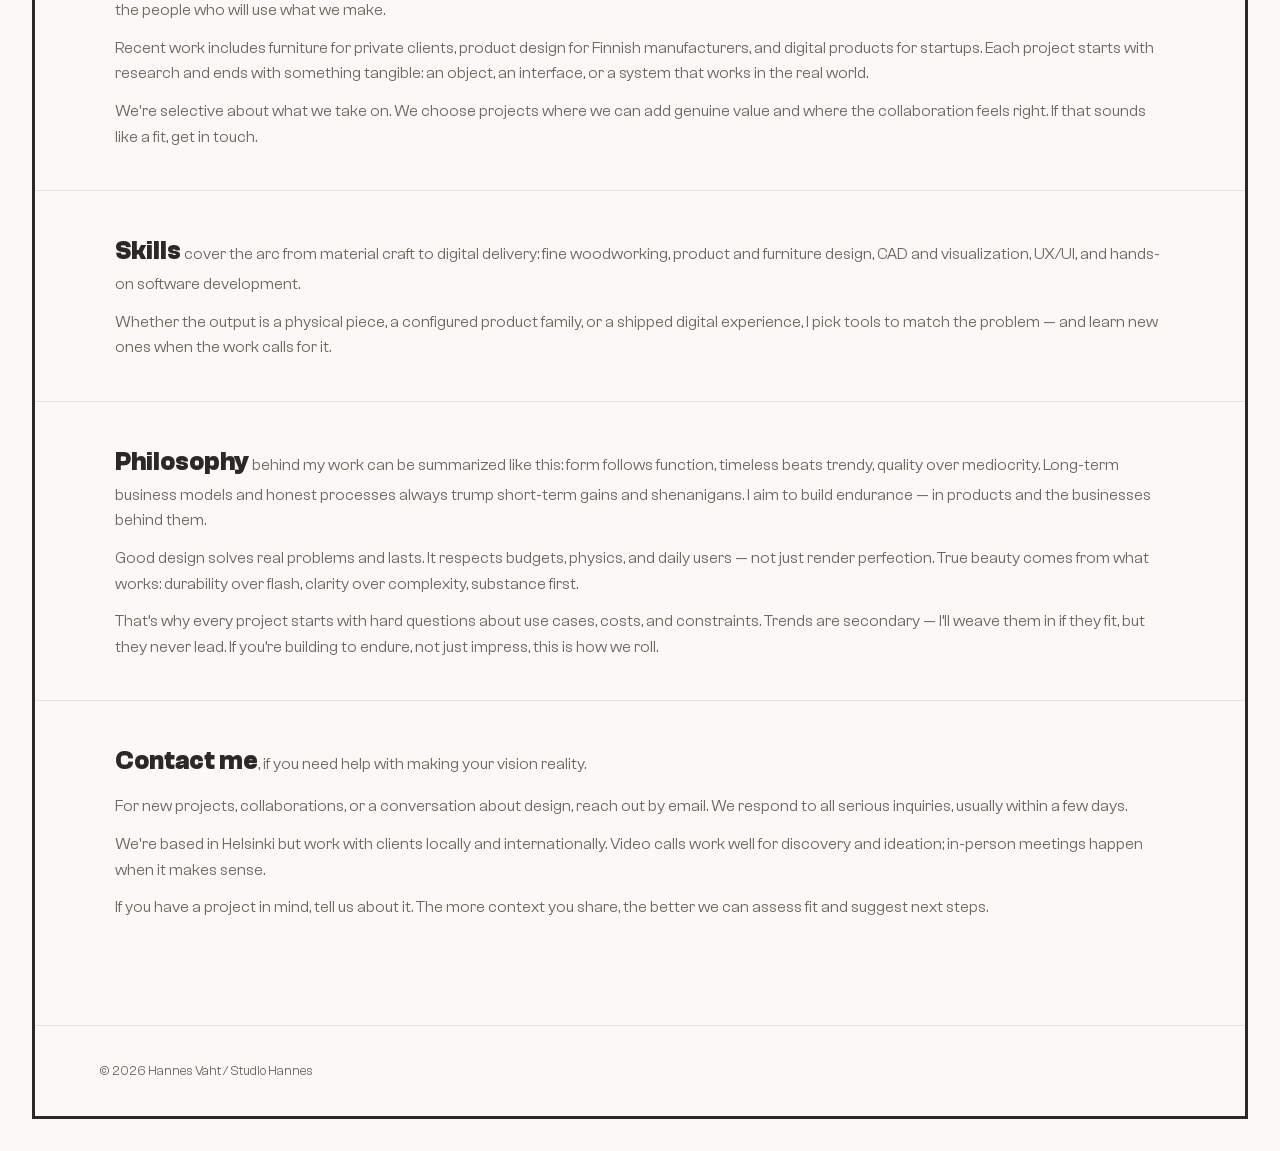
==== commit e711264d: "Hero: 2/3 text and 1/3 photo grid, transparent PNGs edge-to-edge; theme images in media; a11y menu a" ====
--- a/index.html
+++ b/index.html
@@ -14,81 +14,108 @@
         <div class="site-container">
             <!-- HEADER -->
             <header class="site-header">
-                <!-- Mobile: [S/H + theme] | hamburger -->
+                <!-- Mobile: logo + themes = border strip; hamburger + nav = panel strip (line between dot and X when open) -->
                 <div class="header-mobile">
-                    <div class="header-mobile-left">
-                        <div class="logo-cell">
-                            <span class="logo-short">S/H</span>
+                    <div class="header-mobile-brand">
+                        <div class="header-mobile-start">
+                            <div class="logo-cell">
+                                <span class="logo-short">S / H</span>
+                            </div>
                         </div>
-                        <button class="theme-cycle-btn" aria-label="Toggle theme" onclick="cycleTheme()" title="Theme">
-                            <svg class="theme-icon theme-moon" viewBox="0 0 24 24" fill="none" stroke="currentColor" stroke-width="1.5" stroke-linecap="round" stroke-linejoin="round" aria-hidden="true"><path d="M21 12.79A9 9 0 1 1 11.21 3 7 7 0 0 0 21 12.79z"/></svg>
-                            <svg class="theme-icon theme-dot" viewBox="0 0 24 24" fill="currentColor" aria-hidden="true"><circle cx="12" cy="12" r="5"/></svg>
-                            <svg class="theme-icon theme-sun" viewBox="0 0 24 24" fill="none" stroke="currentColor" stroke-width="1.5" stroke-linecap="round" stroke-linejoin="round" aria-hidden="true"><circle cx="12" cy="12" r="4"/><path d="M12 2v2M12 20v2M4.93 4.93l1.41 1.41M17.66 17.66l1.41 1.41M2 12h2M20 12h2M4.93 19.07l1.41-1.41M17.66 6.34l1.41-1.41"/></svg>
-                        </button>
+                        <div class="header-mobile-themes" role="group" aria-label="Theme">
+                            <button type="button" class="theme-cycle-btn theme-lightdark-btn" aria-label="Toggle light or dark mode" onclick="toggleLightDark()" title="Light / dark">
+                                <svg class="theme-icon desktop-ld-moon" viewBox="0 0 24 24" fill="none" stroke="currentColor" stroke-width="1.5" stroke-linecap="round" stroke-linejoin="round" aria-hidden="true"><path d="M21 12.79A9 9 0 1 1 11.21 3 7 7 0 0 0 21 12.79z"/></svg>
+                                <svg class="theme-icon desktop-ld-sun" viewBox="0 0 24 24" fill="none" stroke="currentColor" stroke-width="1.5" stroke-linecap="round" stroke-linejoin="round" aria-hidden="true"><circle cx="12" cy="12" r="4"/><path d="M12 2v2M12 20v2M4.93 4.93l1.41 1.41M17.66 17.66l1.41 1.41M2 12h2M20 12h2M4.93 19.07l1.41-1.41M17.66 6.34l1.41-1.41"/></svg>
+                            </button>
+                            <button type="button" class="theme-cycle-btn theme-color-btn" data-color-theme-btn aria-pressed="false" aria-label="Warm color palette" onclick="toggleColorTheme()" title="Color theme">
+                                <svg class="theme-icon desktop-color-dot" viewBox="0 0 24 24" fill="currentColor" aria-hidden="true"><circle cx="12" cy="12" r="5"/></svg>
+                            </button>
+                        </div>
                     </div>
-                    <button class="hamburger" id="hamburger-btn" aria-label="Menu" onclick="toggleMenu()">
-                        <span></span><span></span><span></span>
+                    <button type="button" class="hamburger" id="hamburger-btn" aria-controls="nav-mobile" aria-expanded="false" aria-label="Site navigation" onclick="toggleMenu()">
+                        <span aria-hidden="true"></span><span aria-hidden="true"></span><span aria-hidden="true"></span>
                     </button>
                 </div>
 
-                <!-- Tablet/Desktop: logo + nav -->
+                <!-- Tablet/Desktop: 8×2 letter grid + nav (matches desktop mock) -->
                 <div class="header-desktop">
                     <div class="header-top">
-                        <div class="logo-grid" aria-hidden="true">
-                            <div class="logo-row"><span style="--dx:3px;--dy:-2px">S</span><span style="--dx:-1px;--dy:4px">T</span><span style="--dx:2px;--dy:-3px">U</span><span style="--dx:-2px;--dy:1px">D</span><span style="--dx:1px;--dy:2px">I</span><span style="--dx:-3px;--dy:-1px">O</span></div>
-                            <div class="logo-row"><span style="--dx:-2px;--dy:3px">H</span><span style="--dx:2px;--dy:-2px">A</span><span style="--dx:1px;--dy:1px">N</span><span style="--dx:-1px;--dy:-4px">N</span><span style="--dx:3px;--dy:2px">E</span><span style="--dx:-2px;--dy:-1px">S</span></div>
-                        </div>
-                        <div class="header-utilities">
-                            <button class="theme-cycle-btn" aria-label="Toggle theme" onclick="cycleTheme()">
-                                <svg class="theme-icon theme-moon" viewBox="0 0 24 24" fill="none" stroke="currentColor" stroke-width="1.5" stroke-linecap="round" stroke-linejoin="round" aria-hidden="true"><path d="M21 12.79A9 9 0 1 1 11.21 3 7 7 0 0 0 21 12.79z"/></svg>
-                                <svg class="theme-icon theme-dot" viewBox="0 0 24 24" fill="currentColor" aria-hidden="true"><circle cx="12" cy="12" r="5"/></svg>
-                                <svg class="theme-icon theme-sun" viewBox="0 0 24 24" fill="none" stroke="currentColor" stroke-width="1.5" stroke-linecap="round" stroke-linejoin="round" aria-hidden="true"><circle cx="12" cy="12" r="4"/><path d="M12 2v2M12 20v2M4.93 4.93l1.41 1.41M17.66 17.66l1.41 1.41M2 12h2M20 12h2M4.93 19.07l1.41-1.41M17.66 6.34l1.41-1.41"/></svg>
-                            </button>
+                        <div class="header-letter-grid">
+                            <span class="header-grid-cell header-grid-letter" aria-hidden="true"><span class="header-grid-letter-char">s</span></span>
+                            <span class="header-grid-cell header-grid-letter" aria-hidden="true"><span class="header-grid-letter-char">t</span></span>
+                            <span class="header-grid-cell header-grid-letter" aria-hidden="true"><span class="header-grid-letter-char">u</span></span>
+                            <span class="header-grid-cell header-grid-letter" aria-hidden="true"><span class="header-grid-letter-char">d</span></span>
+                            <span class="header-grid-cell header-grid-letter" aria-hidden="true"><span class="header-grid-letter-char">i</span></span>
+                            <span class="header-grid-cell header-grid-letter" aria-hidden="true"><span class="header-grid-letter-char">o</span></span>
+                            <span class="header-grid-cell header-grid-cell--empty" aria-hidden="true"></span>
+                            <div class="header-grid-cell header-grid-cell--control">
+                                <button type="button" class="theme-cycle-btn theme-lightdark-btn" aria-label="Toggle light or dark mode" onclick="toggleLightDark()" title="Light / dark">
+                                    <svg class="theme-icon desktop-ld-moon" viewBox="0 0 24 24" fill="none" stroke="currentColor" stroke-width="1.5" stroke-linecap="round" stroke-linejoin="round" aria-hidden="true"><path d="M21 12.79A9 9 0 1 1 11.21 3 7 7 0 0 0 21 12.79z"/></svg>
+                                    <svg class="theme-icon desktop-ld-sun" viewBox="0 0 24 24" fill="none" stroke="currentColor" stroke-width="1.5" stroke-linecap="round" stroke-linejoin="round" aria-hidden="true"><circle cx="12" cy="12" r="4"/><path d="M12 2v2M12 20v2M4.93 4.93l1.41 1.41M17.66 17.66l1.41 1.41M2 12h2M20 12h2M4.93 19.07l1.41-1.41M17.66 6.34l1.41-1.41"/></svg>
+                                </button>
+                            </div>
+                            <span class="header-grid-cell header-grid-letter" aria-hidden="true"><span class="header-grid-letter-char">h</span></span>
+                            <span class="header-grid-cell header-grid-letter" aria-hidden="true"><span class="header-grid-letter-char">a</span></span>
+                            <span class="header-grid-cell header-grid-letter" aria-hidden="true"><span class="header-grid-letter-char">n</span></span>
+                            <span class="header-grid-cell header-grid-letter" aria-hidden="true"><span class="header-grid-letter-char">n</span></span>
+                            <span class="header-grid-cell header-grid-letter" aria-hidden="true"><span class="header-grid-letter-char">e</span></span>
+                            <span class="header-grid-cell header-grid-letter" aria-hidden="true"><span class="header-grid-letter-char">s</span></span>
+                            <span class="header-grid-cell header-grid-cell--empty" aria-hidden="true"></span>
+                            <div class="header-grid-cell header-grid-cell--control">
+                                <button type="button" class="theme-cycle-btn theme-color-btn" data-color-theme-btn aria-pressed="false" aria-label="Warm color palette" onclick="toggleColorTheme()" title="Color theme">
+                                    <svg class="theme-icon desktop-color-dot" viewBox="0 0 24 24" fill="currentColor" aria-hidden="true"><circle cx="12" cy="12" r="5"/></svg>
+                                </button>
+                            </div>
                         </div>
                     </div>
                     <div class="header-nav">
-                        <nav class="nav-left">
-                            <a href="#hannes">HANNES</a>
-                            <a href="#studio">STUDIO</a>
-                            <a href="#work">WORK</a>
-                            <a href="#manifest">MANIFEST</a>
+                        <nav class="nav-left" aria-label="Primary">
+                            <a href="#studio">Studio</a>
+                            <a href="#hannes">Hannes</a>
+                            <a href="#work">Work</a>
+                            <a href="#skills">Skills</a>
+                            <a href="#philosophy">Philosophy</a>
                         </nav>
-                        <a href="#contact" class="nav-contact">CONTACT</a>
+                        <a href="#contact" class="nav-contact">Contact</a>
                     </div>
                 </div>
             </header>
 
             <!-- Mobile nav overlay (hamburger menu) -->
-            <nav class="nav-mobile-overlay" id="nav-mobile">
-                <a href="#hannes">HANNES</a>
-                <a href="#studio">STUDIO</a>
-                <a href="#work">WORK</a>
-                <a href="#manifest">MANIFEST</a>
-                <a href="#contact">CONTACT</a>
+            <nav class="nav-mobile-overlay" id="nav-mobile" aria-label="Primary" hidden>
+                <a href="#studio">Studio</a>
+                <a href="#hannes">Hannes</a>
+                <a href="#work">Work</a>
+                <a href="#skills">Skills</a>
+                <a href="#philosophy">Philosophy</a>
+                <a href="#contact">Contact</a>
             </nav>
 
             <!-- MAIN -->
             <main class="site-main">
+                <section id="studio">
+                    <p class="lead-in"><span class="lead">Studio </span>Hannes is my one-man design studio specializing in products, furniture and digital design. Equally comfortable with wood, concrete, pixels &amp; code, I have a passion for 3D design, visualization, and helping people bring their ideas to life.</p>
+                    <p>My clients might have a vague idea or beginning of a great concept in mind — it’s sketched on paper, developed on screen, and ultimately built in real life. It’s a surprisingly complex process that often calls for a wide range of tools and techniques, from 3D modeling to printing or more advanced prototyping. Each stage offers a chance to catch costly mistakes, clarify the vision, and uncover new challenges ahead.</p>
+                    <p>My methods are iterative, flexible and thorough — listening closely, envisioning solutions together with my clients, and working with passion and determination. I approach projects from an end user’s point of view, while respecting the boundaries of manufacturing and logistics. Great user experiences are built upon great products and services, carefully crafted on top of well-thought-out concepts.</p>
+                    <p>Always looking for interesting projects, people, and opportunities to collaborate. Eager to dive into tricky challenges and ready to travel any distance, learn new tools, or help you find the right people and team to make it happen.</p>
+                </section>
+
+                <hr class="section-divider">
+
                 <section class="hero" id="hannes">
                     <div class="hero-text">
-                        <p class="lead-in"><span class="lead">Hannes Vaht</span> is multidisciplinary product designer and development enthusiast from Helsinki, Finland.</p>
-                        <p>I believe good design lives at the intersection of craft and purpose. Every product, whether physical or digital, carries the imprint of the decisions made during its creation—and those decisions shape how people experience the world.</p>
-                        <p>My work spans furniture, industrial design, and software. What ties it together is a focus on clarity: reducing complexity without losing character, solving real problems without adding unnecessary ones.</p>
-                        <p>Based in Helsinki, I work with clients who care about substance over spectacle. When I'm not designing, I'm usually building things with code or exploring the city on my bike.</p>
+                        <p class="lead-in"><span class="lead">Hannes</span> is my name, and solving problems is what I do. Product designer and fine woodworker by training and self-taught software developer by passion. I spent some time dabbling in UX/UI along the way. This mix lets me bridge physical and digital craftsmanship seamlessly.</p>
+                        <p>I’m easily approachable, weirdly sociable for a Finn, and very comfortable in international waters. As a designer, I feel at home in almost any industry and love solving problems in multidisciplinary teams.</p>
+                        <p>As a reserve officer and former scout leader, I don’t shy away from responsibility or leadership either. Over the years, I’ve been active in many kinds of organizations — motivating people, supporting teams, and helping bring out the best in others. I bring wholehearted enthusiasm and commitment to every project I join.</p>
+                        <p>Honest communication and thinking outside the box aren’t just nice-to-haves — they’re essential parts of who I am. Currently working on complex modular concrete structures and eager to hear your crazy visions and pain points to solve.</p>
                     </div>
                     <div class="hero-image">
-                        <img src="media/hannes_2.png" alt="Hannes Vaht">
+                        <img class="hero-image-img hero-image-img--light" src="media/hannes_3.png" alt="Hannes Vaht">
+                        <img class="hero-image-img hero-image-img--color" src="media/hannes_6_Color.png" alt="">
+                        <img class="hero-image-img hero-image-img--dark" src="media/hannes_4_Dark.png" alt="">
                     </div>
                     <hr class="section-divider hero-divider">
                 </section>
-
-                <section id="studio">
-                    <p class="lead-in"><span class="lead">Studio</span> Hannes is a small practice built around the idea that design should be honest and enduring. We avoid trends in favour of solutions that age well and feel right.</p>
-                    <p>We work across disciplines—from one-off furniture commissions to digital products and brand systems. The common thread is a thoughtful approach: understanding context, asking questions, and iterating until the result feels inevitable.</p>
-                    <p>Our process is collaborative. We work closely with clients to clarify goals, explore directions, and refine details. The aim is always a coherent outcome, whether that's a chair, a website, or an identity.</p>
-                </section>
-
-                <hr class="section-divider">
 
                 <section id="work">
                     <p class="lead-in"><span class="lead">Work</span>. Our portfolio reflects a range of projects—some public, some confidential. What connects them is a commitment to craft and a focus on the people who will use what we make.</p>
@@ -98,11 +125,17 @@
 
                 <hr class="section-divider">
 
-                <section id="manifest">
-                    <p class="lead-in"><span class="lead">Manifests</span> are not typical nowadays, but neither am I. Here are some of my thoughts on design and my way of working for you.</p>
-                    <p>We design for longevity. Products should outlive their launch hype and remain useful, beautiful, and meaningful for years. Planned obsolescence has no place in our practice.</p>
-                    <p>We favour restraint over excess. The best solutions often involve subtracting—removing the unnecessary so the essential can speak. Simplicity is a discipline, not a default.</p>
-                    <p>We believe craft matters. Whether working in wood, metal, or code, attention to detail compounds. The things we make reflect the care we put into making them.</p>
+                <section id="skills">
+                    <p class="lead-in"><span class="lead">Skills</span> cover the arc from material craft to digital delivery: fine woodworking, product and furniture design, CAD and visualization, UX/UI, and hands-on software development.</p>
+                    <p>Whether the output is a physical piece, a configured product family, or a shipped digital experience, I pick tools to match the problem — and learn new ones when the work calls for it.</p>
+                </section>
+
+                <hr class="section-divider">
+
+                <section id="philosophy">
+                    <p class="lead-in"><span class="lead">Philosophy</span> behind my work can be summarized like this: form follows function, timeless beats trendy, quality over mediocrity. Long-term business models and honest processes always trump short-term gains and shenanigans. I aim to build endurance — in products and the businesses behind them.</p>
+                    <p>Good design solves real problems and lasts. It respects budgets, physics, and daily users — not just render perfection. True beauty comes from what works: durability over flash, clarity over complexity, substance first.</p>
+                    <p>That’s why every project starts with hard questions about use cases, costs, and constraints. Trends are secondary — I’ll weave them in if they fit, but they never lead. If you’re building to endure, not just impress, this is how we roll.</p>
                 </section>
 
                 <hr class="section-divider">
@@ -117,7 +150,7 @@
 
             <!-- FOOTER -->
             <footer class="site-footer">
-                <p>© 2024 Studio Hannes Vaht</p>
+                <p>© 2026 Hannes Vaht / Studio Hannes</p>
             </footer>
         </div>
     </div>
--- a/css/site.css
+++ b/css/site.css
@@ -55,45 +55,77 @@
 
 /* ——— HEADER ——— */
 .site-header {
-  border-bottom: 2px solid var(--color-text);
+  /* Mobile: single rule under header bar */
+  border-bottom: 1px solid var(--color-text);
   flex-shrink: 0;
 }
 
-/* When menu open: no line between X and links — they flow as one panel */
+/* When menu open: header bar has no full-width bottom line — brand block draws L-shape above nav */
 .site-container.menu-open .site-header {
   border-bottom: none;
 }
 
-/* Mobile header — same height open/closed, no wrapper padding */
+/* Tablet+: separator on main only — avoids stacking with grid lines + cleaner corner with 3px frame */
+@media (min-width: 768px) {
+  .site-header {
+    border-bottom: none;
+  }
+}
+
+/* Mobile header — gap always 0 so moon/dot don’t shift when menu opens (spacing via .header-mobile-themes margin) */
 .header-mobile {
+  /* One rhythm unit g: moon↔dot, dot↔divider, bars↔header edge (inset) */
+  --header-mobile-icon-gap: 14px;
+  --header-mobile-hamburger-col: calc(
+    var(--header-mobile-icon-gap) + 22px + var(--header-mobile-icon-gap)
+  );
   display: flex;
   align-items: stretch;
-  justify-content: space-between;
+  gap: 0;
   padding: 0;
   background-color: var(--color-border);
 }
 
-/* When menu is OPEN: logo+theme in bordered cell, X separate */
 .header-mobile.open {
   align-items: stretch;
 }
 
-.header-mobile-left {
+/* Logo + moon + dot: same background as header strip (--color-border) */
+.header-mobile-brand {
+  flex: 1;
   display: flex;
   align-items: center;
-  justify-content: space-between;
+  min-width: 0;
+  background-color: var(--color-border);
+  /* Reserve vertical rule width when closed so open-state rule doesn’t shift moon/dot */
+  border-right: 2px solid transparent;
+}
+
+.header-mobile-start {
   flex: 1;
-  padding: 12px 20px;
-}
-
-.header-mobile.open .header-mobile-left {
-  flex: 1;
-  border: none;
-  border-right: 2px solid var(--color-text);
+  display: flex;
+  align-items: center;
+  min-width: 0;
+  padding: 12px 8px 12px 20px;
+}
+
+.header-mobile-themes {
+  display: flex;
+  align-items: center;
+  gap: var(--header-mobile-icon-gap);
+  flex-shrink: 0;
+  /* Single g after dot (not padding+g margin): dot→vertical rule = moon↔dot */
+  padding: 12px 0 12px 0;
+  margin-right: var(--header-mobile-icon-gap);
+  background-color: var(--color-border);
+}
+
+.header-mobile.open .header-mobile-brand {
+  border-right-color: var(--color-text);
   border-bottom: 2px solid var(--color-text);
-  padding: 12px 20px;
-}
-
+}
+
+/* X / hamburger: lighter panel — continuous with .nav-mobile-overlay */
 .header-mobile.open .hamburger {
   background-color: var(--color-panel);
   border: none;
@@ -110,6 +142,7 @@
   font-weight: 700;
   letter-spacing: 0.02em;
   color: var(--color-text);
+  text-transform: uppercase;
 }
 
 /* Theme cycle button: icon only, no container */
@@ -125,12 +158,6 @@
   padding: 4px;
 }
 
-.header-mobile .theme-cycle-btn {
-  width: 36px;
-  height: 36px;
-  font-size: 20px;
-}
-
 .theme-icon {
   position: absolute;
   width: 20px;
@@ -144,19 +171,60 @@
   height: 22px;
 }
 
-[data-theme="light"] .theme-moon,
-[data-theme="dark"] .theme-dot,
-[data-theme="color"] .theme-sun {
+/* Light/dark icon (mobile header + desktop grid) */
+.theme-lightdark-btn .theme-icon.desktop-ld-moon,
+.theme-lightdark-btn .theme-icon.desktop-ld-sun {
+  position: absolute;
+  width: 22px;
+  height: 22px;
+  opacity: 0;
+  pointer-events: none;
+}
+
+[data-theme="light"] .theme-lightdark-btn .theme-icon.desktop-ld-moon,
+[data-theme="color"] .theme-lightdark-btn .theme-icon.desktop-ld-moon {
   position: static;
   opacity: 1;
 }
 
-/* Colorful dot when in dark mode */
-[data-theme="dark"] .theme-dot {
+[data-theme="dark"] .theme-lightdark-btn .theme-icon.desktop-ld-sun {
+  position: static;
+  opacity: 1;
+}
+
+/* Color palette — dot icon (mobile + desktop grid) */
+.theme-color-btn .theme-icon.desktop-color-dot {
+  position: static;
+  width: 22px;
+  height: 22px;
+  opacity: 1;
+  pointer-events: none;
+  color: var(--color-text);
+}
+
+[data-theme="color"] .theme-color-btn .theme-icon.desktop-color-dot {
   color: var(--color-accent);
 }
 
-/* Hamburger / X button — fixed width so theme stays in same spot when menu opens */
+/* Mobile: same 44px hit targets for light/dark and color */
+.header-mobile .theme-lightdark-btn,
+.header-mobile .theme-color-btn {
+  width: 44px;
+  height: 44px;
+  min-width: 44px;
+  min-height: 44px;
+  padding: 0;
+  border-radius: 6px;
+  flex-shrink: 0;
+}
+
+.header-mobile .theme-lightdark-btn:focus-visible,
+.header-mobile .theme-color-btn:focus-visible {
+  outline: 2px solid var(--color-text);
+  outline-offset: 2px;
+}
+
+/* Hamburger / X — fixed column width so layout doesn’t reflow */
 .hamburger {
   display: flex;
   flex-direction: column;
@@ -166,10 +234,18 @@
   background: none;
   border: none;
   cursor: pointer;
-  padding: 12px 20px;
-  min-width: 56px;
-  flex-shrink: 0;
+  padding: 12px var(--header-mobile-icon-gap);
+  box-sizing: border-box;
+  width: var(--header-mobile-hamburger-col);
+  min-width: var(--header-mobile-hamburger-col);
+  flex: 0 0 var(--header-mobile-hamburger-col);
   position: relative;
+  align-self: stretch;
+}
+
+.hamburger:focus-visible {
+  outline: 2px solid var(--color-text);
+  outline-offset: 2px;
 }
 
 .hamburger span {
@@ -198,18 +274,21 @@
   display: none;
 }
 
-/* Mobile nav overlay — same grey as X, flows as one panel (no top border) */
+/* Mobile nav overlay — same grey as X, flows as one panel (no top border); [hidden] keeps panel out of a11y tree when closed */
 .nav-mobile-overlay {
-  display: none;
   flex-direction: column;
   gap: 20px;
   padding: 24px 20px 32px;
   background-color: var(--color-panel);
-  border-bottom: 2px solid var(--color-text);
+  border-bottom: 1px solid var(--color-text);
+}
+
+.nav-mobile-overlay[hidden] {
+  display: none !important;
 }
 
 .nav-mobile-overlay.open {
-  display: flex;
+  display: flex !important;
 }
 
 .nav-mobile-overlay a {
@@ -219,79 +298,192 @@
   letter-spacing: 0.05em;
   color: var(--color-text);
   text-decoration: none;
+  text-transform: uppercase;
+}
+
+.nav-mobile-overlay a::before {
+  content: "[ ";
+}
+
+.nav-mobile-overlay a::after {
+  content: " ]";
 }
 
 /* Tablet: show tablet/desktop header, hide mobile */
 @media (min-width: 768px) {
   .header-mobile { display: none; }
   .header-desktop { display: block; }
-  .nav-mobile-overlay { display: none !important; }
+  .nav-mobile-overlay,
+  .nav-mobile-overlay.open {
+    display: none !important;
+  }
 
   .header-top {
-    display: flex;
-    align-items: stretch;
-    padding: 16px 24px;
-    gap: 16px;
-    background-color: #d4dfe8;
-  }
-
-  [data-theme="dark"] .header-top { background-color: #2d3d4a; }
-  [data-theme="color"] .header-top { background-color: #e8d9c8; }
-
-  .logo-grid {
-    display: flex;
-    flex-direction: column;
-    width: 240px;
-    height: 64px;
-    flex-shrink: 0;
-  }
-
-  .logo-row {
-    display: flex;
-    flex: 1;
-  }
-
-  .logo-row span {
-    flex: 1;
+    padding: 0;
+    background-color: var(--color-bg);
+  }
+
+  /* 8×2 letter grid — no border-top/left: outer edge is .site-container’s 3px only (avoids 3px+1px “double”) */
+  .header-letter-grid {
+    display: grid;
+    grid-template-columns: repeat(8, minmax(0, 1fr));
+    width: 100%;
+    background-color: var(--color-bg);
+    /* Hover cell: solid now; swap to background-image later for product + white cutout letters */
+    --header-letter-hover-bg: var(--color-text);
+    --header-letter-hover-fg: var(--color-bg);
+  }
+
+  .header-grid-cell {
+    aspect-ratio: 1;
+    border-right: 1px solid var(--color-text);
+    border-bottom: 1px solid var(--color-text);
+    box-sizing: border-box;
+    min-width: 0;
+    min-height: 0;
+  }
+
+  /* Last column: no border-right — inner line would stack with container’s 3px right border */
+  .header-grid-cell:nth-child(8n) {
+    border-right: none;
+  }
+
+  .header-grid-letter {
     display: flex;
     align-items: center;
     justify-content: center;
+    overflow: hidden;
+    cursor: default;
+    transition: background-color 0.4s cubic-bezier(0.33, 1, 0.68, 1);
+  }
+
+  /* Bigger type + tight metrics; hover scale clips like reference */
+  .header-grid-letter-char {
+    display: block;
     font-family: var(--font-ui);
-    font-size: 18px;
+    font-size: clamp(22px, 7.2vw, 48px);
     font-weight: 700;
-    letter-spacing: 0.05em;
+    line-height: 0.72;
+    letter-spacing: 0.02em;
     color: var(--color-text);
-    border: 1px solid var(--color-text);
-    transform: translate(var(--dx, 0), var(--dy, 0));
-  }
-
-  .header-utilities {
-    display: flex;
-    flex-direction: column;
-    gap: 8px;
-  }
-
-  .header-desktop .theme-cycle-btn {
-    width: 36px;
-    height: 36px;
-  }
-
-  .header-desktop .theme-icon {
-    width: 18px;
-    height: 18px;
-  }
-
-  .header-nav {
+    text-transform: uppercase;
+    transform-origin: center center;
+    -webkit-text-stroke: 0 solid transparent;
+    paint-order: stroke fill;
+    transition:
+      transform 0.45s cubic-bezier(0.33, 1, 0.68, 1),
+      color 0.35s ease,
+      -webkit-text-stroke 0.35s ease;
+  }
+
+  @media (hover: hover) {
+    .header-grid-letter:hover {
+      background-color: var(--header-letter-hover-bg);
+      /* Later: background-image: url(...); background-size: cover; background-position: center; */
+    }
+
+    .header-grid-letter:hover .header-grid-letter-char {
+      transform: scale(1.48);
+      color: var(--header-letter-hover-fg);
+      /* Light stroke: enough cutout weight without mushing counters */
+      -webkit-text-stroke: 0.022em currentColor;
+    }
+  }
+
+  @media (prefers-reduced-motion: reduce) {
+    .header-grid-letter {
+      transition: none;
+    }
+
+    .header-grid-letter-char {
+      transition: none;
+    }
+
+    .header-grid-letter:hover {
+      background-color: transparent;
+    }
+
+    .header-grid-letter:hover .header-grid-letter-char {
+      transform: none;
+      color: var(--color-text);
+      -webkit-text-stroke: 0 solid transparent;
+    }
+  }
+
+  .header-grid-cell--empty {
+    background-color: var(--color-bg);
+  }
+
+  .header-grid-cell--control {
+    padding: 0;
     display: flex;
     align-items: center;
-    justify-content: space-between;
-    padding: 10px 24px;
+    justify-content: center;
+    background-color: var(--color-bg);
+  }
+
+  .theme-lightdark-btn,
+  .theme-color-btn {
+    position: relative;
+    display: flex;
+    align-items: center;
+    justify-content: center;
+    width: 100%;
+    height: 100%;
+    min-width: 0;
+    min-height: 0;
+    padding: 0;
+    border: none;
+    background: none;
+    color: var(--color-text);
+    cursor: pointer;
+  }
+
+  .header-grid-cell .theme-lightdark-btn .theme-icon.desktop-ld-moon,
+  .header-grid-cell .theme-lightdark-btn .theme-icon.desktop-ld-sun {
+    width: clamp(14px, 32%, 22px);
+    height: clamp(14px, 32%, 22px);
+  }
+
+  .header-grid-cell .theme-color-btn .theme-icon.desktop-color-dot {
+    width: clamp(14px, 32%, 22px);
+    height: clamp(14px, 32%, 22px);
+  }
+
+  .theme-lightdark-btn:focus-visible,
+  .theme-color-btn:focus-visible {
+    z-index: 2;
+    outline: 2px solid var(--color-text);
+    outline-offset: -4px;
+  }
+
+  .header-nav {
+    display: grid;
+    grid-template-columns: repeat(8, minmax(0, 1fr));
+    align-items: stretch;
+    /* No border-left — same as grid: only .site-container defines the outer frame */
+    /* No border-top — last grid row already has 1px bottom; avoids a 2px seam */
     background-color: var(--color-bg);
   }
 
   .nav-left {
     display: flex;
-    gap: 22px;
+    flex-wrap: wrap;
+    align-items: center;
+    align-content: center;
+    grid-column: span 7;
+    gap: 10px;
+    padding: 12px 16px 12px 20px;
+    min-width: 0;
+    border-right: 1px solid var(--color-text);
+  }
+
+  .nav-left a::before {
+    content: "[ ";
+  }
+
+  .nav-left a::after {
+    content: " ]";
   }
 
   .nav-left a,
@@ -301,50 +493,71 @@
     font-weight: 600;
     color: var(--color-text);
     text-decoration: none;
+    text-transform: uppercase;
+    letter-spacing: 0.06em;
+    transition: color 0.18s ease, opacity 0.18s ease, filter 0.18s ease;
+  }
+
+  .nav-left a:hover {
+    color: var(--color-accent);
+  }
+
+  .nav-left a:focus-visible {
+    color: var(--color-accent);
+    outline: 2px solid var(--color-accent);
+    outline-offset: 3px;
+    border-radius: 2px;
   }
 
   .nav-contact {
-    padding: 8px 16px;
-    background-color: #d4dfe8;
-    border: 2px solid var(--color-text);
-  }
-
-  [data-theme="dark"] .nav-contact { background-color: #2d3d4a; }
-  [data-theme="color"] .nav-contact { background-color: #e8d9c8; }
-}
-
-/* Desktop: larger header */
+    display: flex;
+    align-items: center;
+    justify-content: center;
+    grid-column: span 1;
+    padding: 12px 12px;
+    margin: 0;
+    background-color: var(--color-text);
+    color: var(--color-bg);
+    border: 1px solid var(--color-text);
+    box-sizing: border-box;
+    text-align: center;
+    transition:
+      background-color 0.22s ease,
+      color 0.22s ease,
+      border-color 0.22s ease;
+  }
+
+  /* Invert on hover / keyboard focus — tokens flip correctly in light, dark, and color themes */
+  .nav-contact:hover,
+  .nav-contact:focus-visible {
+    background-color: var(--color-bg);
+    color: var(--color-text);
+    border-color: var(--color-text);
+  }
+
+  .nav-contact:focus-visible {
+    outline: 2px solid currentColor;
+    outline-offset: 2px;
+  }
+
+}
+
+/* Desktop: slightly larger type in grid + nav */
 @media (min-width: 1025px) {
-  .header-top {
-    padding: 16px 24px;
-    gap: 24px;
-  }
-
-  .logo-grid {
-    width: 320px;
-    height: 80px;
-  }
-
-  .logo-row span {
-    font-size: 28px;
-  }
-
-  .header-desktop .theme-cycle-btn {
-    width: 44px;
-    height: 44px;
-  }
-
-  .header-desktop .theme-icon {
-    width: 22px;
-    height: 22px;
-  }
-
-  .header-nav {
-    padding: 12px 24px;
+  .header-grid-letter-char {
+    font-size: clamp(32px, 4.2vw, 58px);
+  }
+
+  .header-grid-cell .theme-lightdark-btn .theme-icon.desktop-ld-moon,
+  .header-grid-cell .theme-lightdark-btn .theme-icon.desktop-ld-sun,
+  .header-grid-cell .theme-color-btn .theme-icon.desktop-color-dot {
+    width: clamp(16px, 30%, 24px);
+    height: clamp(16px, 30%, 24px);
   }
 
   .nav-left {
-    gap: 28px;
+    gap: 14px;
+    padding: 14px 28px;
   }
 
   .nav-left a,
@@ -353,7 +566,7 @@
   }
 
   .nav-contact {
-    padding: 8px 16px;
+    padding: 14px 32px;
   }
 }
 
@@ -364,14 +577,18 @@
 }
 
 @media (min-width: 768px) {
-  .site-main { padding: 40px 48px; }
+  .site-main {
+    padding: 40px 48px;
+    /* One 1px line between header and body (header has no border-bottom here) */
+    border-top: 1px solid var(--color-text);
+  }
 }
 
 @media (min-width: 1025px) {
   .site-main { padding: 64px 80px; }
 }
 
-/* Hero: two columns on tablet+ */
+/* Hero: stacked on mobile; grid on tablet+ (flex row was collapsing the image column) */
 .hero {
   display: flex;
   flex-direction: column;
@@ -379,57 +596,100 @@
   margin-bottom: 0;
 }
 
-/* Hero image: full width edge to edge, tight to section */
+/* Mobile: full-bleed image + tight divider */
 .hero-image {
   margin-left: -20px;
   margin-right: -20px;
   margin-bottom: -37px;
   width: calc(100% + 40px);
   line-height: 0;
-}
-
-.hero-divider {
-  margin-top: -12px;
-  flex-shrink: 0;
-}
-
-.hero-image img {
+  background: transparent;
+}
+
+@media (max-width: 767px) {
+  .hero-divider {
+    margin-top: -12px;
+    flex-shrink: 0;
+  }
+}
+
+.hero-image-img {
   width: 100%;
   height: auto;
   display: block;
-  object-fit: cover;
+  object-fit: contain;
+  object-position: center top;
+}
+
+/* One hero photo per theme: light / color / dark */
+.hero-image-img--color,
+.hero-image-img--dark {
+  display: none;
+}
+
+[data-theme="color"] .hero-image-img--light,
+[data-theme="color"] .hero-image-img--dark {
+  display: none;
+}
+
+[data-theme="color"] .hero-image-img--color {
+  display: block;
+}
+
+[data-theme="dark"] .hero-image-img--light,
+[data-theme="dark"] .hero-image-img--color {
+  display: none;
+}
+
+[data-theme="dark"] .hero-image-img--dark {
+  display: block;
 }
 
 @media (min-width: 768px) {
   .hero {
-    flex-direction: row;
-    flex-wrap: wrap;
-    gap: 16px;
-    align-items: flex-start;
-  }
-
-  .hero-text { flex: 1; min-width: 200px; }
+    display: grid;
+    /* Text ⅔, photo ⅓ */
+    grid-template-columns: minmax(0, 2fr) minmax(0, 1fr);
+    column-gap: 0;
+    row-gap: 0;
+    align-items: start;
+  }
+
+  .hero-text {
+    grid-column: 1;
+    min-width: 0;
+  }
+
   .hero-image {
-    flex: 1;
-    min-width: 0;
-    margin-left: 0;
+    grid-column: 2;
+    margin: 0 -48px 0 0;
+    width: calc(100% + 48px);
+    max-width: none;
+    line-height: 0;
+    background: transparent;
+    border-left: 1px solid var(--color-text);
+    box-sizing: border-box;
+  }
+
+  /* Divider after both columns — positive top margin (no overlap into text) */
+  .hero .hero-divider.section-divider {
+    grid-column: 1 / -1;
+    margin-top: 32px;
+    margin-bottom: 40px;
+    margin-left: -48px;
     margin-right: -48px;
-    width: calc(50% + 48px); /* Extend to right edge */
-  }
-
-  .hero-divider {
-    margin-top: -16px;
-    flex-basis: 100%;
+    width: calc(100% + 96px);
   }
 }
 
 @media (min-width: 1025px) {
   .hero-image {
     margin-right: -80px;
-    width: calc(50% + 80px);
-  }
-
-  .hero-divider {
+    width: calc(100% + 80px);
+  }
+
+  .hero .hero-divider.section-divider {
+    margin-top: 40px;
     margin-left: -80px;
     margin-right: -80px;
     width: calc(100% + 160px);
